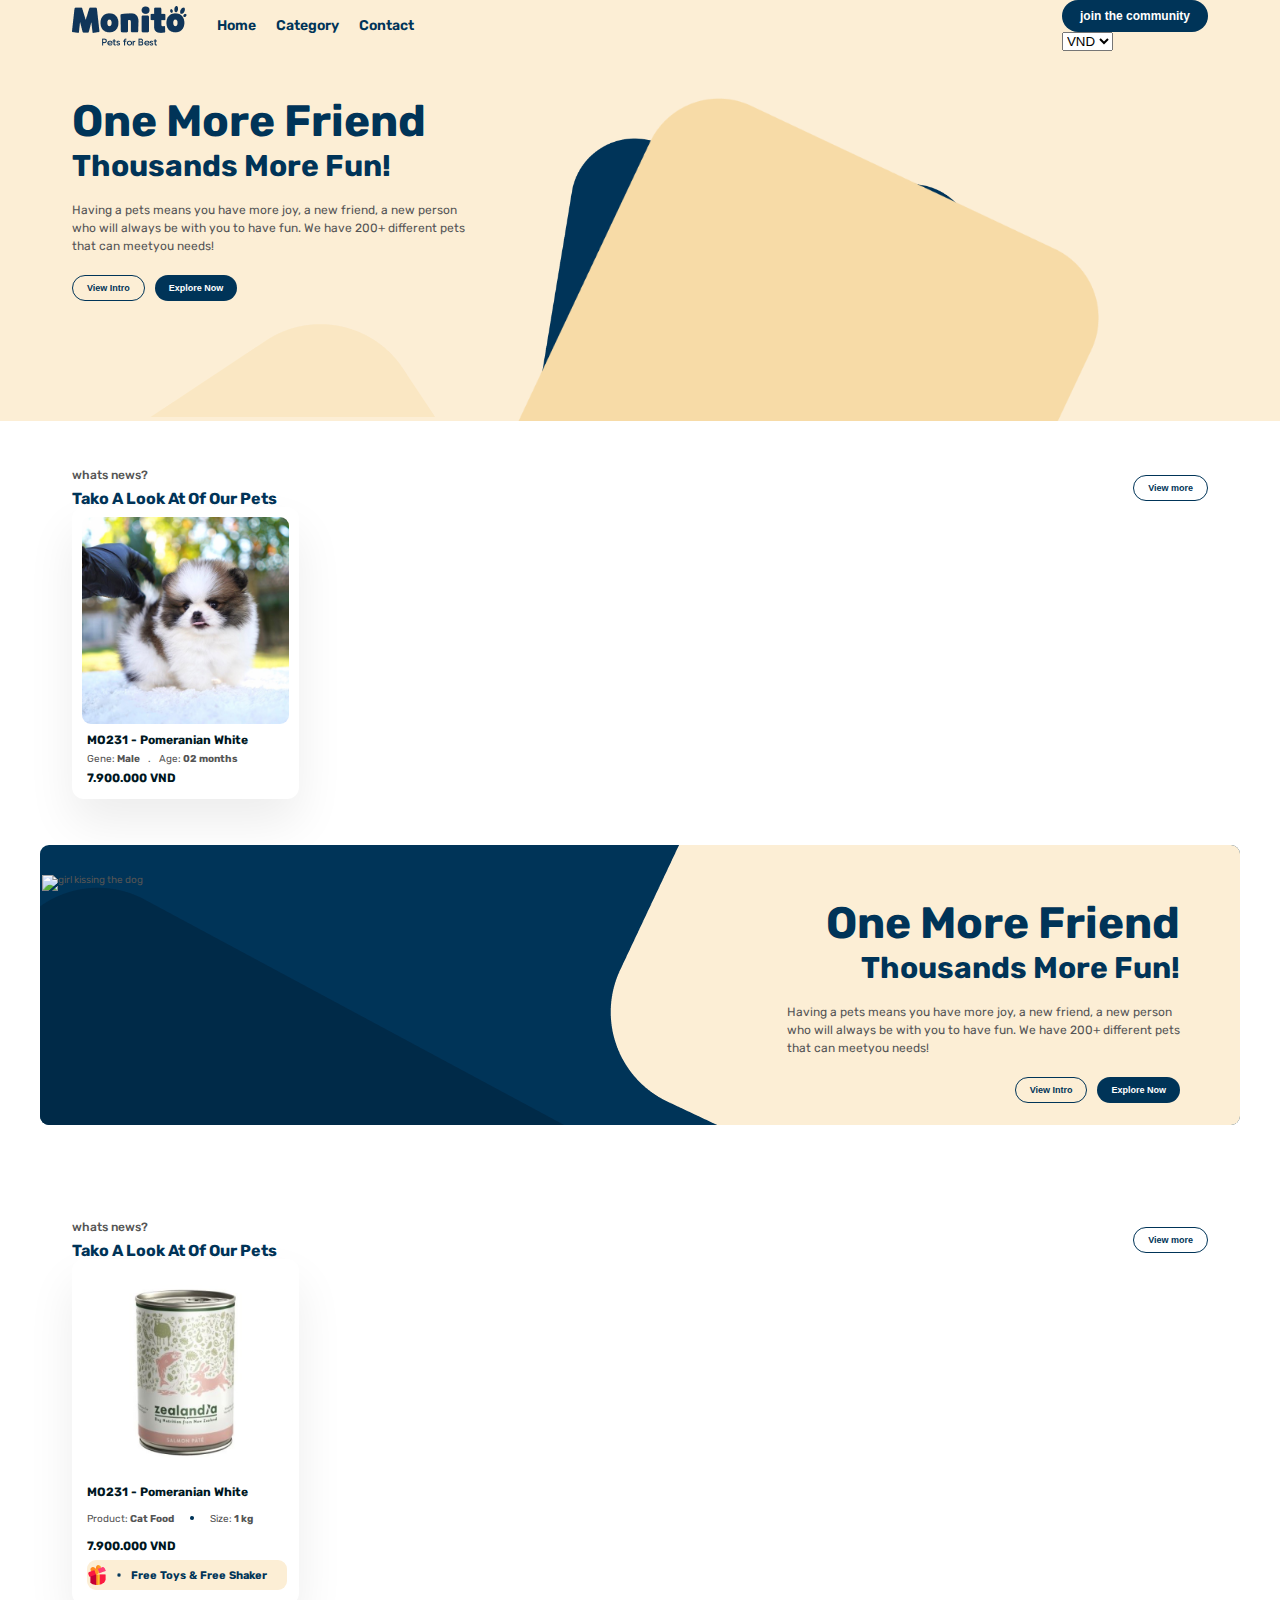
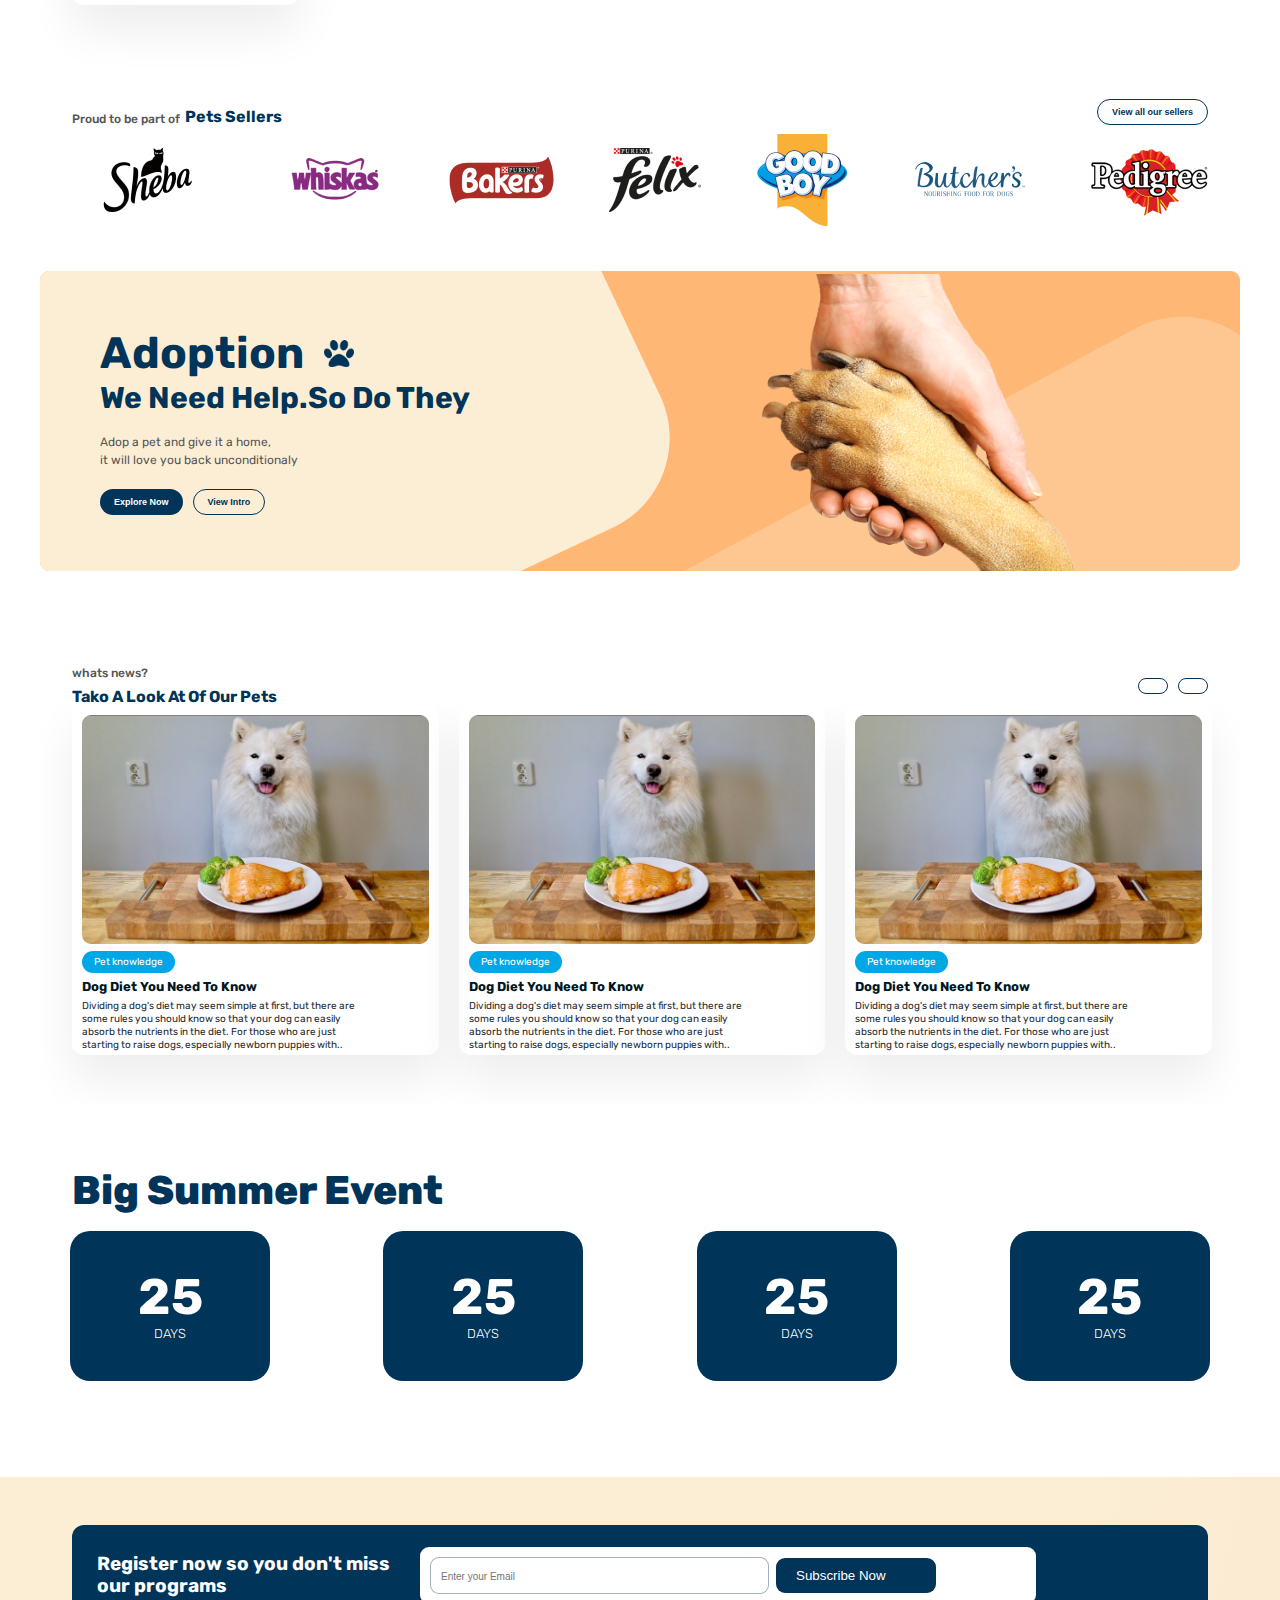
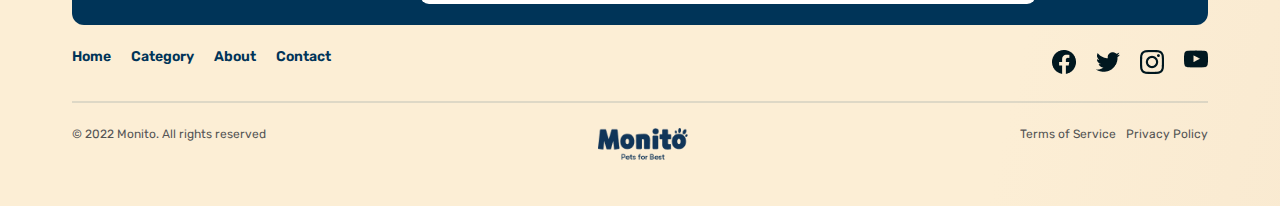
==== index.html @ ad5fd82a "work on pets and footer sections on view more page" ====
<!DOCTYPE html>
<html>
  <head>
    <meta charset="UTF-8" />
    <meta name="viewport" conetent="width=device-width, initial-scaqle=1.0" />

    <link rel="preconnect" href="https://fonts.googleapis.com" />
    <link rel="preconnect" href="https://fonts.gstatic.com" crossorigin />
    <link rel="preconnect" href="https://fonts.googleapis.com" />
    <link rel="preconnect" href="https://fonts.gstatic.com" crossorigin />
    <link
      href="https://fonts.googleapis.com/css2?family=Inter:
    wght@400;500;700&family=Rubik:wght@400;500;600;700&display=swap"
      rel="stylesheet"
    />

    <link rel="stylesheet" href="css/general.css" />
    <link rel="stylesheet" href="css/style.css" />
    <title>Monito</title>
  </head>
  <body>
    <header class="header">
        <div class="header-container container">
            <div class="nav-container">
                <img src="assets/logo.png" />
                <nav class="main-nav">
                <ul class="main-nav-list">
                    <li><a class="main-nav-link" href="#">Home</a></li>
                    <li><a class="main-nav-link" href="#">Category</a></li>
                    <li><a class="main-nav-link" href="#">Contact</a></li>
                    </ul>
                </nav>
            </div>
            <div class="btn">
                <button class="btn btn--full btn-join">join the community</button>
                <div>
                    <!--<img class="flag-img" src="assets/flag icon.png" />-->
                    <select name="languages" id="languages">
                        <option value="VND">VND</option>
                        <option value="SPN">SPN</option>
                    </select>
                </div>
            </div>
        </div>
    </header>
    <main>
      <section class="section-hero">
        <div class="hero container">
          <div class="hero-text">
            <div>
              <h1 class="heading-primary">One More Friend</h1>
              <h2 class="heading-secondary">Thousands More Fun!</h2>
            </div>
            <p class="text">
              Having a pets means you have more joy, a new friend, a new person <br> 
              who will always be with you to have fun. We have 200+ different pets<br> that can meetyou needs!
            </p>
            <div class="btns-box">
              <button class="btn btn-main btn-outline">View Intro <span><ion-icon name="caret-forward-circle-outline"></ion-icon></span> </button>
              <button class="btn btn--full btn-main">Explore Now</button>
            </div>
            <img class="background-img-4" src="assets/hero.images/Rectangle 5.png">
          </div>
          <div class="hero-imgs">
            <img class="background-img-1" src="assets/hero.images/Rectangle 1.png">
            <img class="background-img-2" src="assets/hero.images/Rectangle 2.png">
            <img class="hero-img" src="assets/hero.images/hero.png" rel="girl with a dog">
            <img class="background-img-3" src="assets/hero.images/Rectangle 4.png">

          </div>
        </div>
      </section>
      <section class="section-pets">
        <div class="heading-container container">
          <div>
            <span class="subheading">whats news?</span>
            <h3 class="heading-tertiary">Tako A Look At Of Our Pets</h3>
          </div>
          <button class="btn btn-main btn-outline btn-more">View more <span><ion-icon name="chevron-forward-outline"></ion-icon></span> 
          </button>
        </div>
        <div class="cards-container container">
          <div class="card">
            <img src="assets/pets.images/image 1.png" alt="dog breeds image">
            <div class="details-container">
              <p class="card-title">MO231 - Pomeranian White</p>
              <div class="description">
                <p>Gene: <b>Male</b></p>
                <span>.</span>
                <p>Age: <b>02 months</b></p>
              </div>
              <p class="price">7.900.000 VND</p>
            </div>
          </div>
        </div> 
      </section>
      <section class="section-feature">
        <div class="feature container">
          <img class="feature-img"src="assets/features images/girl&dog.png" alt="girl kissing the dog" >
          <img class="background-img-6"src="assets/features images/Rectangle 1.png">
          <div class="content">
            <div>
              <h1 class="heading-primary">One More Friend</h1>
              <h2 class="heading-secondary">Thousands More Fun!</h2>
            </div>
            <p class="text">
              Having a pets means you have more joy, a new friend, a new person <br> 
              who will always be with you to have fun. We have 200+ different pets<br> that can meetyou needs!
            </p>
            <div class="btns-box">
              <button class="btn btn-main btn-outline">View Intro <span><ion-icon name="caret-forward-circle-outline"></ion-icon></span> </button>
              <button class="btn btn--full btn-main">Explore Now</button>
            </div>
          </div>
          <div>
            <img class="background-img-5"src="assets/features images/Rectangle 9.png">
          </div>
        </div>
      </section>
      <section class="section-products">
        <div class="heading-container container">
          <div>
            <span class="subheading">whats news?</span>
            <h3 class="heading-tertiary">Tako A Look At Of Our Pets</h3>
          </div>
          <button class="btn btn-main btn-outline btn-more">View more <span><ion-icon name="chevron-forward-outline"></ion-icon></span> 
          </button>
        </div>
        <div class="cards-container container">
          <div class="card">
            <img class="product-img"src="assets/products.images/image 2.png" alt="product's image">
            <div class="details-container">
              <p class="card-title">MO231 - Pomeranian White</p>
              <div class="description">
                <p>Product: <b>Cat Food</b></p>
                <span><img src="assets/products.images/dot.png"></span>
                <p>Size: <b>1 kg</b></p>
              </div>
              <p class="price">7.900.000 VND</p>
              <div class="tag-container">
                <img class="present-box-img" src="assets/products.images/present box.png">
                <img class="dot-img" src="assets/products.images/dot.png">
                <p class="tag-text"><span>Free</span><span>Toys</span><span>&</span><span>Free</span><span>Shaker</span></p>
              </div> 
            </div>
          </div>
        </div> 
      </section>
      <section class="section-sellers">
        <div class="heading-container container">
          <div class="headers-box">
            <span class="subheading">Proud to be part of </span>
            <h3 class="heading-tertiary">Pets Sellers</h3>
          </div>
          <button class="btn btn-main btn-outline btn-more">View all our sellers <span><ion-icon name="chevron-forward-outline"></ion-icon></span> 
          </button>
        </div>
        <div class="sellers-container container">
          <img src="assets/sellers.images/image 1.png" alt="logo of pet seller">
          <img src="assets/sellers.images/image 2.png" alt="logo of pet seller">
          <img src="assets/sellers.images/image 3.png" alt="logo of pet seller">
          <img  src="assets/sellers.images/image 4.png" alt="logo of pet seller">
          <img  src="assets/sellers.images/image 5.png" alt="logo of pet seller">
          <img src="assets/sellers.images/image 6.png" alt="logo of pet seller">
          <img src="assets/sellers.images/image 7.png" alt="logo of pet seller">
        </div>
      </section>
      <section class="section-adoption">
        <div class="adoption-container container">
          <div>
            <img class="background-img-7"src="assets/adoption.images/rectangle 1.png">
          </div>
          <div class="content-adoption">
            <div>
              <div class="adoption-heading-box">
                <h1 class="heading-primary">Adoption</h1>
                <img src="assets/adoption.images/fontisto_paw.png" alt="dogs toes">
              </div>
              <h2 class="heading-secondary">We Need Help.So Do They</h2>
            </div>
            <p class="text">
              Adop a pet and give it a home,<br> 
              it will love you back unconditionaly
            </p>
            <div class="btns-box">
              <button class="btn btn--full btn-main">Explore Now</button>
              <button class="btn btn-main btn-outline">View Intro <span><ion-icon name="caret-forward-circle-outline"></ion-icon></span> </button>
            </div>
          </div>
          <img class="background-img-8"src="assets/adoption.images/Rectangle 2.png">
          <img class="adoption-img"src="assets/adoption.images/image 1.png" alt="human hand and toes">
        </div>
      </section>
      <section class="section-slider">
        <div class="heading-container container">
          <div>
            <span class="subheading">whats news?</span>
            <h3 class="heading-tertiary">Tako A Look At Of Our Pets</h3>
          </div>
          <div class="btn-container">
            <button class="btn btn-main btn-outline btn-more">  <ion-icon name="chevron-back-outline"></ion-icon>
            </button>
            <button class="btn btn-main btn-outline btn-more">  <ion-icon name="chevron-forward-outline"></ion-icon>
            </button>
          </div>
        </div>
        <div class="slider container">
          <div class="slide-container">
            <div class="card-slide slide">
              <img src="assets/slider.images/image 1.png" alt="pet image">
              <span class="pet-tag">Pet knowledge</span>
              <h4>Dog Diet You Need To Know</h4>
              <p>Dividing a dog's diet may seem simple at first, but there are<br> some rules you should know so that your dog can easily<br> absorb the nutrients in the diet. For those who are just<br> starting to raise dogs, especially newborn puppies with..</p>
            </div>
            <div class="card-slide slide">
              <img src="assets/slider.images/image 1.png" alt="pet image">
              <span class="pet-tag">Pet knowledge</span>
              <h4>Dog Diet You Need To Know</h4>
              <p>Dividing a dog's diet may seem simple at first, but there are<br> some rules you should know so that your dog can easily<br> absorb the nutrients in the diet. For those who are just<br> starting to raise dogs, especially newborn puppies with..</p>
            </div>
            <div class="card-slide slide">
              <img src="assets/slider.images/image 1.png" alt="pet image">
              <span class="pet-tag">Pet knowledge</span>
              <h4>Dog Diet You Need To Know</h4>
              <p>Dividing a dog's diet may seem simple at first, but there are<br> some rules you should know so that your dog can easily<br> absorb the nutrients in the diet. For those who are just<br> starting to raise dogs, especially newborn puppies with..</p>
            </div>
          </div>
        </div>
      </section>
      <section class="section-timer">
        <h2 class="heading-timer container">Big Summer Event</h2>
        <div class="timer-container container">
          <div class="timer-box">
            <p class="timer-time">25</p>
            <p class="time-unit">days</p>
          </div>
          <div class="timer-box">
            <p class="timer-time">25</p>
            <p class="time-unit">days</p>
          </div>
          <div class="timer-box">
            <p class="timer-time">25</p>
            <p class="time-unit">days</p>
          </div>
          <div class="timer-box">
            <p class="timer-time">25</p>
            <p class="time-unit">days</p>
          </div>
        </div>
      </section>
    </main>
    <footer class="footer">
      <div class="footer-container container">
        <div class="cta-container">
          <p class="heading-cta">Register now so you don't miss<br> our programs</p>
          <form class="cta-form">
            <input class="email" type="email" placeholder="Enter your Email">
            <button class="btn btn-subscribe">Subscribe Now</button>
          </form>
        </div>

        <div class="nav-contacts-container">
          <nav class="main-nav">
            <ul class="main-nav-list">
              <li><a class="main-nav-link" href="#">Home</a></li>
              <li><a class="main-nav-link" href="#">Category</a></li>
              <li><a class="main-nav-link" href="#">About</a></li>
              <li><a class="main-nav-link" href="#">Contact</a></li>
            </ul>
          </nav>
          <div class="social-links">
            <a href="#">
              <img src="assets/social.logos/FB.png" alt="FB logo">
            </a>
            <a href="#">
              <img src="assets/social.logos/Twitter.png" alt="Twitter logo">
            </a>
            <a href="#">
              <img src="assets/social.logos/insta.png" alt="Instagram logo">
            </a>
            <a href="#">
              <img src="assets/social.logos/youtube.png" alt="youtube logo">
            </a>
          </div>
        </div>
        <div>
          <div class="footer-line container"></div>
        </div>
        <div class="footer-copyright">
          <div class="copyright">
            <p class="copyright">© 2022 Monito. All rights reserved</p>
          </div>
          <img class="footer-logo" src="assets/logo.png">
          <nav class="resources">
            <ul class="resources-list">
              <li>
                <a class="resources-link" href="#">Terms of Service </a>
              </li>
              <li>
                <a  class="resources-link" href="#">Privacy Policy </a>
              </li>
            </ul>
          </nav>
        </div>
      </div>
    </footer>
    <script type="module" src="https://unpkg.com/ionicons@7.1.0/dist/ionicons/ionicons.esm.js"></script>
    <script nomodule src="https://unpkg.com/ionicons@7.1.0/dist/ionicons/ionicons.js"></script>
  </body>
</html>
---- css/general.css ----
* {
  margin: 0;
  padding: 0;
  box-sizing: border-box;
}
html {
  font-size: 62.5%;
}
body {
  font-family: "Rubik", sans-serif;
  line-height: 1;
  font-weight: 400;
  color: #555;
}
.container {
    max-width: 120rem;
    padding: 0 3.2rem;
    margin:0 auto;
}
/****************/
/*   Header    */
/**************/
.header-container {
  display:flex;
  justify-content: space-between;
}
.nav-container {
  display: flex;
  align-items: center;
  gap: 3rem;
}
.header-container {
  display:flex;
  justify-content: space-between;
}
.main-nav-list {
  list-style: none;
  display: flex;
  align-items: center;
  gap: 2rem;
}
.main-nav-link:link,
.main-nav-link:visited {
  display: inline-block;
  text-decoration: none;
  color: #003458;
  font-weight: 600;
  font-size: 1.4rem;
}
.btn {
    display: inline-block;
    text-decoration: none;
    border: none;
    border-radius: 20px;
}
.btn--full {
  background-color: #003458;
  color:#fff;
}
.btn-join {
  font-size: 1.2rem;
  font-weight: 600;
  padding: 0.9rem 1.8rem;
}
.btn-main {
  font-size: 0.9rem;
  font-weight: 600;
  padding: 0.7rem 1.4rem;
}
.btn-outline {
  background-color: #FCEED5;
  color: #003458;
  border: 1px solid #003458;
}
.btn-intro span {
  font-size:1rem;
  color: #003458;
}
.heading-primary {
  font-size: 4.4rem;
  font-weight:700;
  color:#003458;
  
  z-index:-1;
}
.heading-secondary {
  font-size: 3rem;
  font-weight:700;
  color:#003458;
  margin-top:0.8rem;
}
.hero-text {
  display:flex;
  flex-direction: column;
  gap: 2rem;
}
.btns-box {
  display:flex;
  gap:1rem;
}
.text {
  font-size:1.2rem;
  line-height: 1.5;
}
/********************/
/* feature Section */
/******************/
.section-feature {
  padding: 0 2rem 9.6rem 2rem;
}
.feature {
  height:28rem;
  background-color: #003458;
  display:flex;
  position:relative;
  overflow: hidden;
  border-radius: 9px;
}
.background-img-5{
  position:absolute;
  right:-1%;
}
.content {
  display:flex;
  flex-direction: column;
  align-items: flex-end;
  gap: 2rem;
  margin-left:70rem;
  z-index: 1;

  position:absolute;
  top:20%;
  right:5%;
}
.background-img-6 {
  position:absolute;
  top:15%;
  left:-2%;
}
.feature-img {
  z-index: 1;
  margin-top:3rem;
  margin-left:-3rem;;
}
.content h2{
  text-align: right;
}
/*******************/
/*  Pets Section  */
/*****************/
.section-pets{
  padding: 4.8rem 0rem 4.6rem 0rem;
}
.btn-more {
  background-color: #fff;
}
.heading-container {
  display:flex;
  align-items: center;
  justify-content: space-between;
}
.subheading {
  font-size: 1.2rem;
  font-weight:500;
}
.heading-tertiary {
  font-size: 1.6rem;
  font-weight: 700;
  color:#003458;
  margin-top:1rem;
}
.cards-container {
  display:grid;
  grid-template-columns: repeat(5, 1fr);
}
.card {
  box-shadow: 0 2.4rem 4.8rem rgba(0, 0, 0, 0.075);
  border-radius: 12px;
  padding:1rem 1rem 1.5rem;
}
.card img {
  width:100%;
  border-radius: 9px;;
}
.card-title {
  font-size: 1.2rem;
  font-weight:700;
  color: #00171f;
  margin-top: 0.8rem;
}
.description {
  display:flex;
  align-items: center;
  gap:0.8rem;
}
.price {
  font-size: 1.2rem;
  font-weight:700;
  color:#00171f;
}
.details-container {
  display:flex;
  flex-direction: column;
  gap: 0.8rem;
  padding-left: 0.5rem;
}
/*****************/
/*    Footer    */
/***************/
.footer {
  padding: 4.8rem 0 4.6rem 0;
  background-image: linear-gradient(102.87deg, #FCEED5 6.43%, #FCEED5 78.33%, #f7e2c0bc 104.24%);
}
.footer-container {
  display:flex;
  flex-direction: column;
  gap:2.5rem;
}
.cta-container {
  background-color: #003458;
  height:10rem;
  border-radius: 12px;

  display: flex;
  align-items: center;
  gap: 3rem;
}
.heading-cta {
  font-size:1.9rem;
  font-weight: 700;
  line-height: 1.2;
  color:#fff;
  padding-left:2.5rem;
}
.cta-form {
  padding: 1rem 10rem 1rem 1rem;
  background-color: #fff;
  border-radius: 9px;
}
.email{
  padding: 1rem 15rem 1rem 1rem;
  background-color: #fff;
  border:none;
  border:0.5px solid #00335862;
  border-radius:9px;
  margin-right: 0.5rem;
}
input::placeholder {
  font-size: 1rem;;
}
.btn-subscribe {
  padding: 1rem 5rem 1rem 2rem;
  background-color: #003458;
  border-radius:9px;
  color:#fff
}
.nav-contacts-container {
  display:flex;
  justify-content: space-between;
}
.social-links {
  display:flex;
  gap:2rem;
}
.footer-line {
  border:0.2px solid #0033581e;
}
.footer-copyright {
  display:flex;
  justify-content: space-between;
}
.copyright{
  font-size: 1.2rem;
}
.footer-logo {
  width:9rem;
}
.resources-list{
  list-style: none;
  display:flex;
  gap:1rem;
}
.resources-link{
  text-decoration: none;
  font-size:1.2rem;
  color:#555;
}
---- css/style.css ----
.header {
  background-color: #FCEED5;
}
/*****************/
/* Hero Section */
/***************/
.section-hero {
  background-color:#FCEED5;
  padding: 4.8rem 0 12rem 0;
  position:relative;
  
  overflow: hidden;
}
.hero {
  display:grid;
  grid-template-columns: 2fr 1fr;
}
.background-img-1 {
  width:45rem;
  position: absolute;
  bottom: 5%;
  left:41%; 
}
.background-img-2 {
  width:60rem;
  position: absolute;
  bottom:-13%;
  left:39%;

  /*z-index: -1;*/
}
.background-img-3 {
  position: absolute;
  bottom:1%;
  left:-7%;
}
.background-img-4 {
  width:5rem;
  position: absolute;
  top:10%;
  z-index: -2;
}
.hero-img {
  width:70rem;
  position: absolute;
  bottom:-35%;
  left:30%;
}
/*********************/
/* Products Section */
/*******************/
.section-products{
  padding-bottom: 4.6rem ;
}
.tag-container{
  width:20rem;
  height:3rem;
  background-color: #FCEED5;
  border-radius: 9px;
  padding-right: 2rem;
  
  display:flex;
  align-items: center;
  gap:0.2rem;

}
.present-box-img{
  width:2rem;
  height:2rem;
  object-fit: contain;
}
.dot-img{
  object-fit: contain;
  width:2rem;
  height:2rem;
}
.tag-text {
  font-size: 1.1rem;
  font-weight: 700;
  color:#003458;
  display:flex;
  gap:0.3rem;
}
/*********************/
/* Sellers Section  */
/*******************/
.section-sellers{
  padding: 4.8rem 0 4.6rem 0;
}
.headers-box{
  display:flex;
  align-items: center;
  gap:0.5rem;
}
.headers-box .subheading{
  align-self: flex-end;
}
.sellers-container{
  display:flex;
  justify-content: space-between;
  align-items: center;
  height:5rem;
  margin-top:3rem;
}
/*********************/
/* Adoption Section */
/*******************/
.section-adoption {
  padding: 2rem 4rem 9.6rem 4rem;
}
.adoption-container {
  height:30rem;
  border-radius: 9px;
  background-color:#FFB775;
  display:flex;
  position:relative;
  overflow: hidden;
}
.content-adoption {
  display:flex;
  flex-direction: column;
  align-items: flex-start;
  gap: 2rem;

  margin-right:60rem;
  z-index: 1;
  position:absolute;
  top:20%;
  left:5%;
}
.background-img-7 {
  position:absolute;
  left:-1%;
  
}
.adoption-img{
  z-index: 1;
  position:absolute;
  right:5%;
  top:1%;
  width:50rem;
  margin-right:3rem;
}
.background-img-8 {
  position:absolute;
  top:15%;
  right:-2%;
}
.adoption-heading-box {
  display:flex;
  align-items: center;
  gap:2rem;
}
.adoption-heading-box img {
  width:3rem;
  align-self:center;
}
/*******************/
/* Slider Section */
/*****************/
.section-slider{
  padding-bottom: 6.6rem ;
}
.slider {
  max-width: 120rem;
  height: 40rem;
  margin: 0 auto;
  position: relative;
  overflow: hidden;
}
.slide-container {
  position: absolute;
  top: 0;
  width: 95%;
  height:35rem;

  display: flex;
  justify-content: space-between;
  gap:2rem;

  /* THIS creates the animation! */
  /*transition: transform 1s;*/
}
.slide img {
  width:100%;
  border-radius: 9px;
}
.card-slide {
  box-shadow: 0 2.4rem 4.8rem rgba(0, 0, 0, 0.075);
  border-radius: 12px;
  padding:1rem 1rem 1.5rem;

  display:flex;
  flex-direction: column;
  gap:0.7rem;
}
.card-slide h4 {
  font-size: 1.3rem;
  font-weight: 700;
  color:#00171F;

}
.card-slide p {
  font-size: 1rem;
  color: #242B33;
  line-height: 1.3;
 
}
.pet-tag {
  align-self: flex-start;
  font-size: 1rem;
  color:#fff;
  background-color:#00A7E7;
  padding: 0.6rem 1.2rem;
  border-radius: 50px;
}
.btn-container {
  display:flex;
  gap:1rem;
}
/*******************/
/* Timer Section  */
/*****************/
.section-timer {
  padding: 0 2rem 9.6rem 2rem;
}
.timer-container{
  display:flex;
  justify-content: space-between;
  padding:0 3rem;
}
.timer-box {
  width:20rem;
  height:15rem;
  background-color:#003459;
  border-radius: 20px;
  display: flex;
  flex-direction: column;
  align-items: center;
  justify-content: center;
  gap:0.5rem;

}
.heading-timer {
  font-size:4rem;
  font-weight:800;
  margin-bottom: 2rem;
  color: #003459;

}
.timer-time {
  font-size:5rem;
  font-weight: 700;
  color:#fff;
}
.time-unit {
  font-size: 1.3rem;
  text-transform: uppercase;
  font-weight: lighter;
  color: #fff;
}
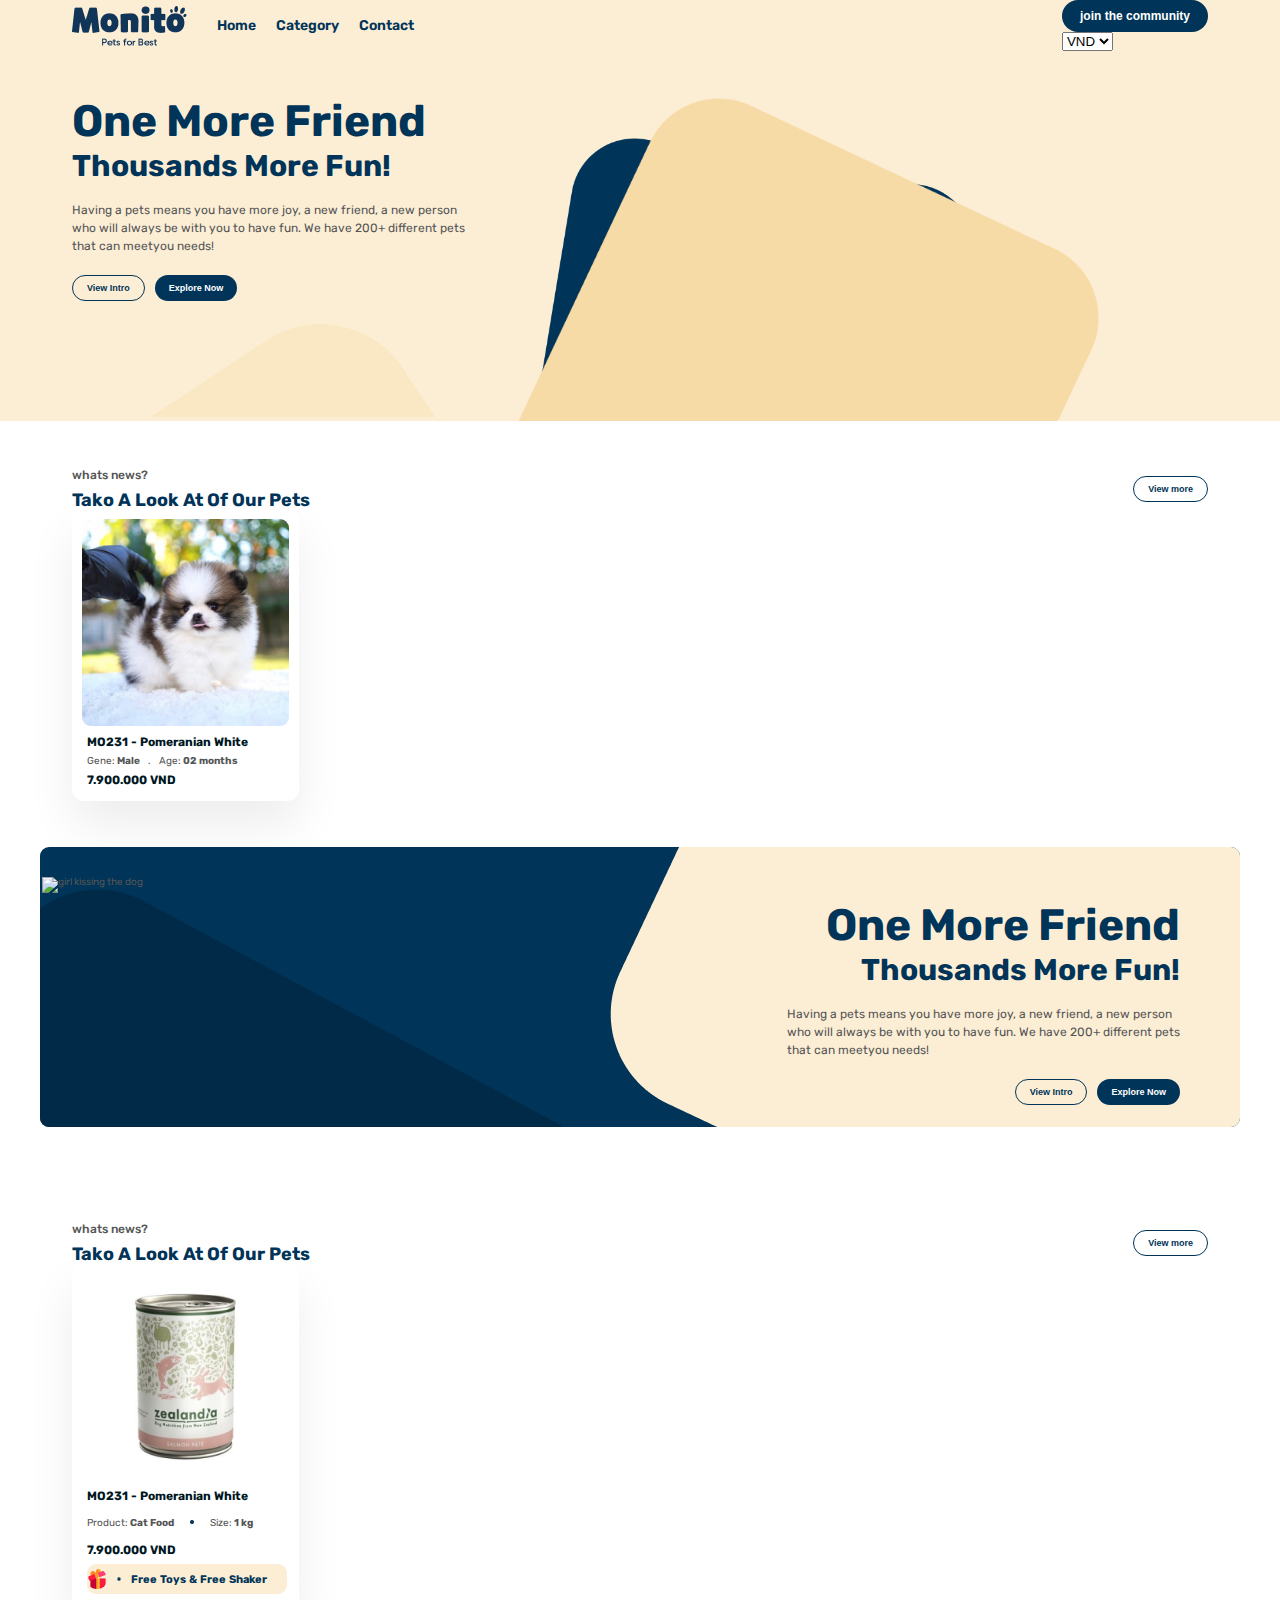
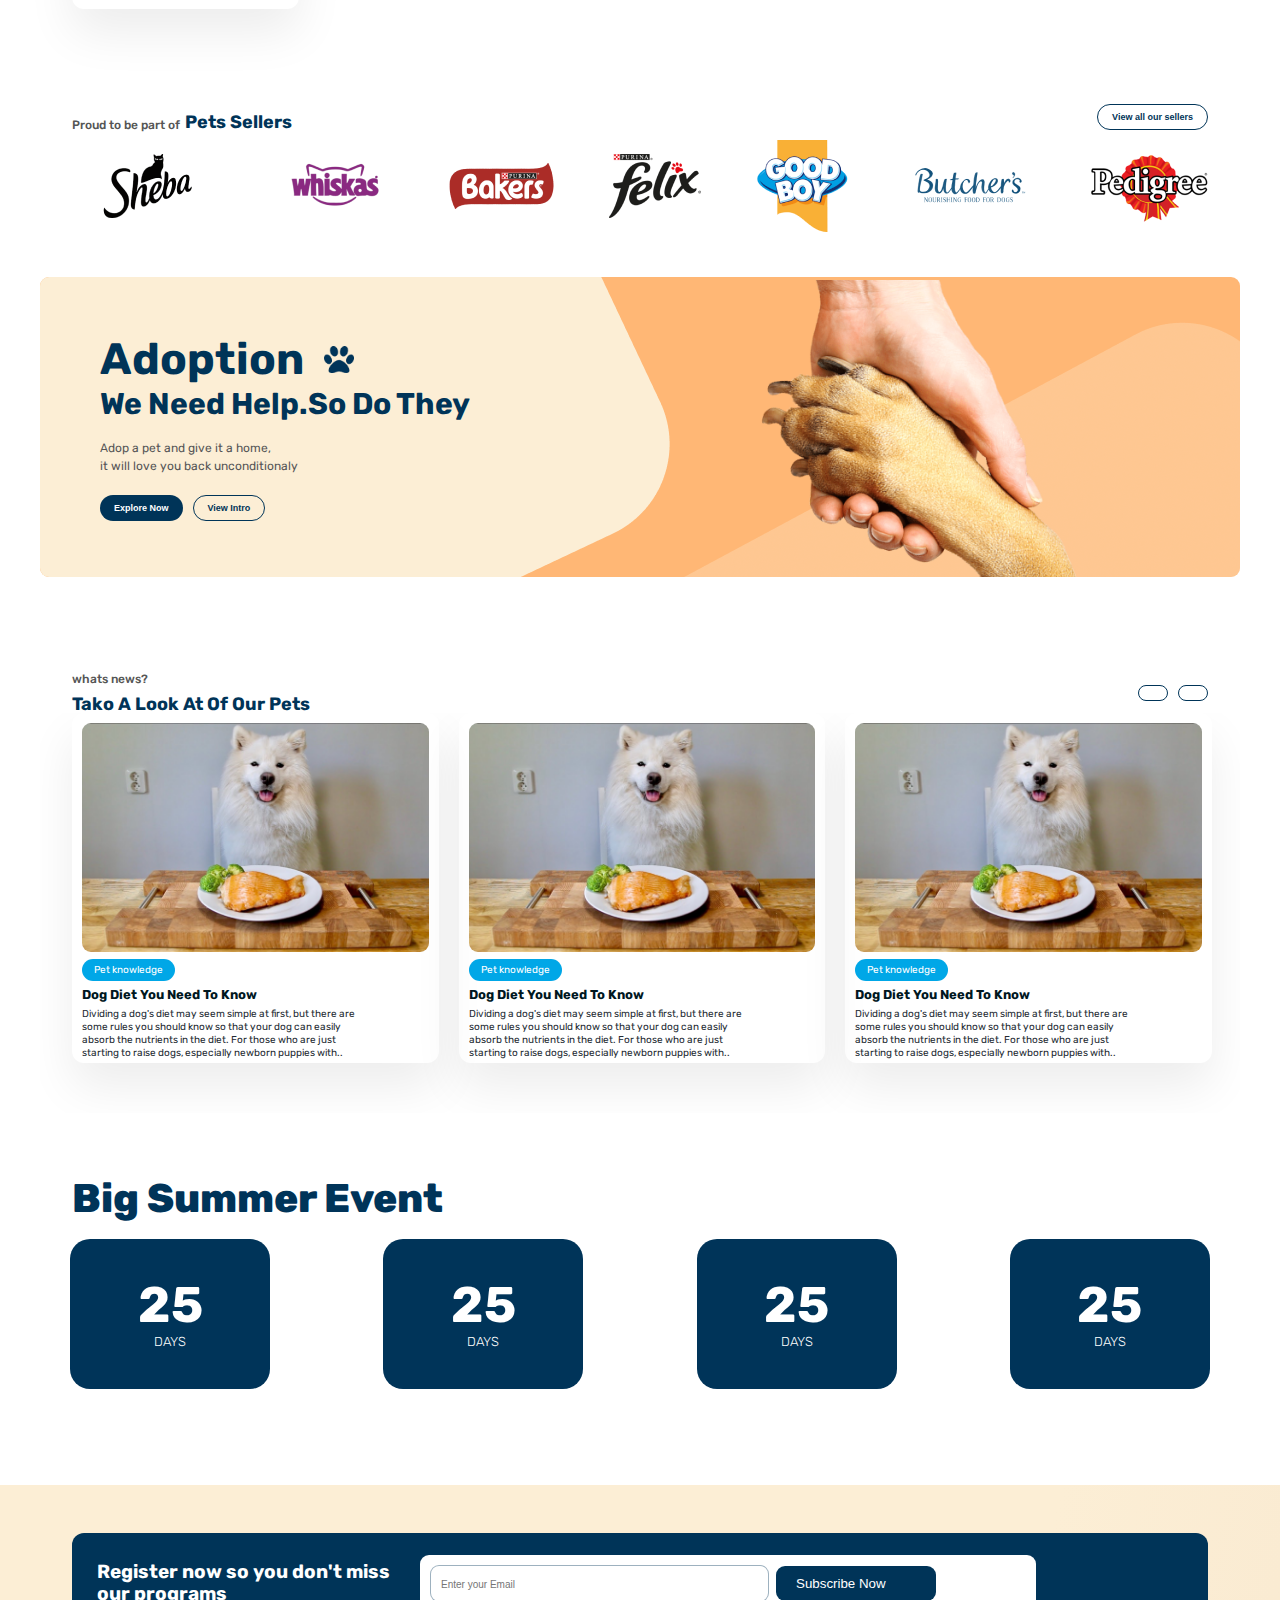
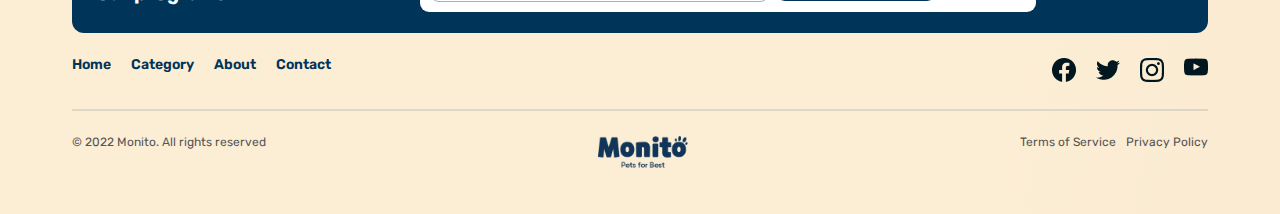
==== commit 9e04ce11: "work on display map functionality" ====
--- a/index.html
+++ b/index.html
@@ -16,32 +16,41 @@
 
     <link rel="stylesheet" href="css/general.css" />
     <link rel="stylesheet" href="css/style.css" />
+    
+    <script
+      type="module"
+      src="https://unpkg.com/ionicons@5.4.0/dist/ionicons/ionicons.esm.js"
+    ></script>
+    <script
+      nomodule=""
+      src="https://unpkg.com/ionicons@5.4.0/dist/ionicons/ionicons.js"
+    ></script>
+    <script defer src="script.js"></script>
     <title>Monito</title>
   </head>
   <body>
     <header class="header">
-        <div class="header-container container">
-            <div class="nav-container">
-                <img src="assets/logo.png" />
-                <nav class="main-nav">
-                <ul class="main-nav-list">
-                    <li><a class="main-nav-link" href="#">Home</a></li>
-                    <li><a class="main-nav-link" href="#">Category</a></li>
-                    <li><a class="main-nav-link" href="#">Contact</a></li>
-                    </ul>
-                </nav>
-            </div>
-            <div class="btn">
-                <button class="btn btn--full btn-join">join the community</button>
-                <div>
-                    <!--<img class="flag-img" src="assets/flag icon.png" />-->
-                    <select name="languages" id="languages">
-                        <option value="VND">VND</option>
-                        <option value="SPN">SPN</option>
-                    </select>
-                </div>
-            </div>
-        </div>
+      <div class="header-container container">
+        <div class="nav-container">
+          <img src="assets/logo.png" />
+          <nav class="main-nav">
+            <ul class="main-nav-list">
+              <li><a class="main-nav-link" href="#">Home</a></li>
+              <li><a class="main-nav-link" href="#">Category</a></li>
+              <li><a class="main-nav-link" href="#">Contact</a></li>
+            </ul>
+          </nav>
+        </div>
+        <div class="btn">
+          <button class="btn btn--full btn-join">join the community</button>
+          <div>
+            <select name="languages" id="languages">
+              <option value="VND">VND</option>
+              <option value="SPN">SPN</option>
+            </select>
+          </div>
+        </div>
+      </div>
     </header>
     <main>
       <section class="section-hero">
--- a/css/general.css
+++ b/css/general.css
@@ -101,6 +101,41 @@
 .text {
   font-size:1.2rem;
   line-height: 1.5;
+}
+/*********************/
+/* Products Section */
+/*******************/
+.section-products{
+  padding-bottom: 4.6rem ;
+}
+.tag-container{
+  width:20rem;
+  height:3rem;
+  background-color: #FCEED5;
+  border-radius: 9px;
+  padding-right: 2rem;
+  
+  display:flex;
+  align-items: center;
+  gap:0.2rem;
+
+}
+.present-box-img{
+  width:2rem;
+  height:2rem;
+  object-fit: contain;
+}
+.dot-img{
+  object-fit: contain;
+  width:2rem;
+  height:2rem;
+}
+.tag-text {
+  font-size: 1.1rem;
+  font-weight: 700;
+  color:#003458;
+  display:flex;
+  gap:0.3rem;
 }
 /********************/
 /* feature Section */
@@ -164,7 +199,7 @@
   font-weight:500;
 }
 .heading-tertiary {
-  font-size: 1.6rem;
+  font-size: 1.8rem;
   font-weight: 700;
   color:#003458;
   margin-top:1rem;
--- a/css/style.css
+++ b/css/style.css
@@ -47,41 +47,6 @@
   left:30%;
 }
 /*********************/
-/* Products Section */
-/*******************/
-.section-products{
-  padding-bottom: 4.6rem ;
-}
-.tag-container{
-  width:20rem;
-  height:3rem;
-  background-color: #FCEED5;
-  border-radius: 9px;
-  padding-right: 2rem;
-  
-  display:flex;
-  align-items: center;
-  gap:0.2rem;
-
-}
-.present-box-img{
-  width:2rem;
-  height:2rem;
-  object-fit: contain;
-}
-.dot-img{
-  object-fit: contain;
-  width:2rem;
-  height:2rem;
-}
-.tag-text {
-  font-size: 1.1rem;
-  font-weight: 700;
-  color:#003458;
-  display:flex;
-  gap:0.3rem;
-}
-/*********************/
 /* Sellers Section  */
 /*******************/
 .section-sellers{
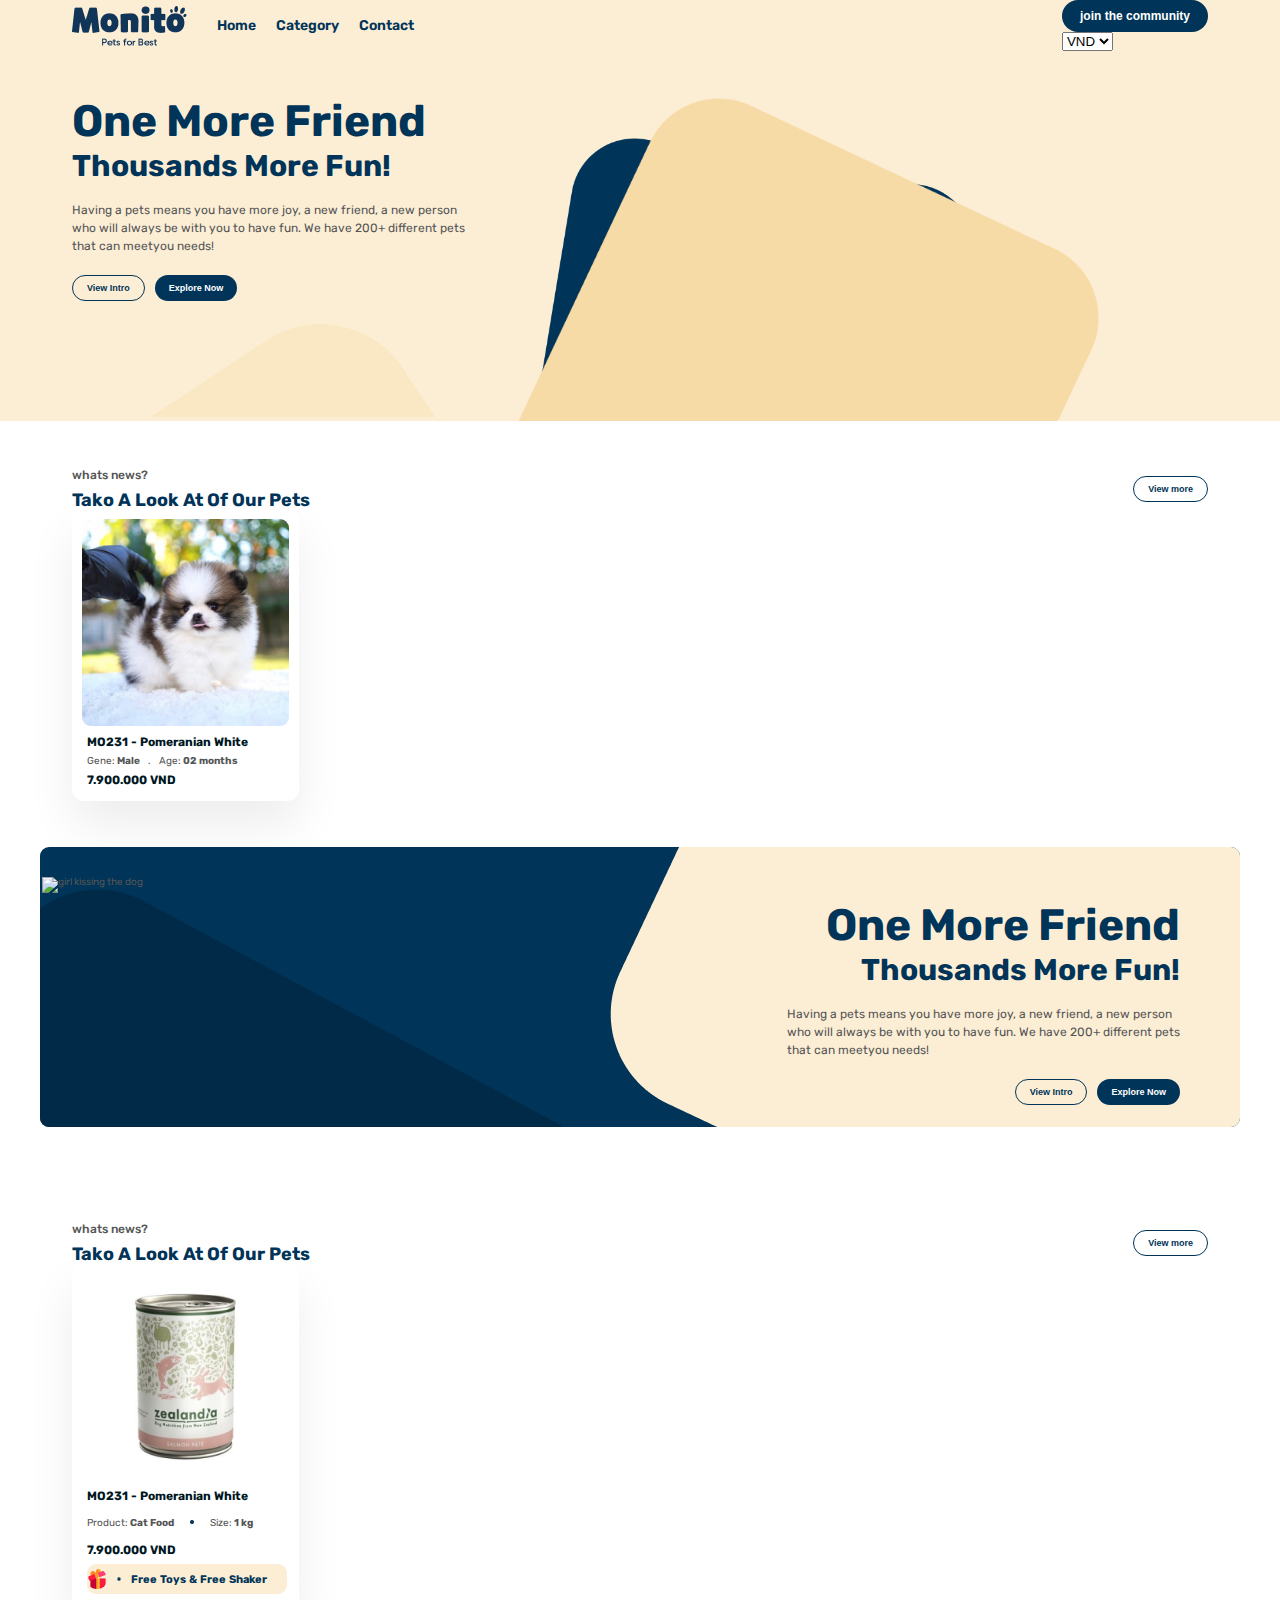
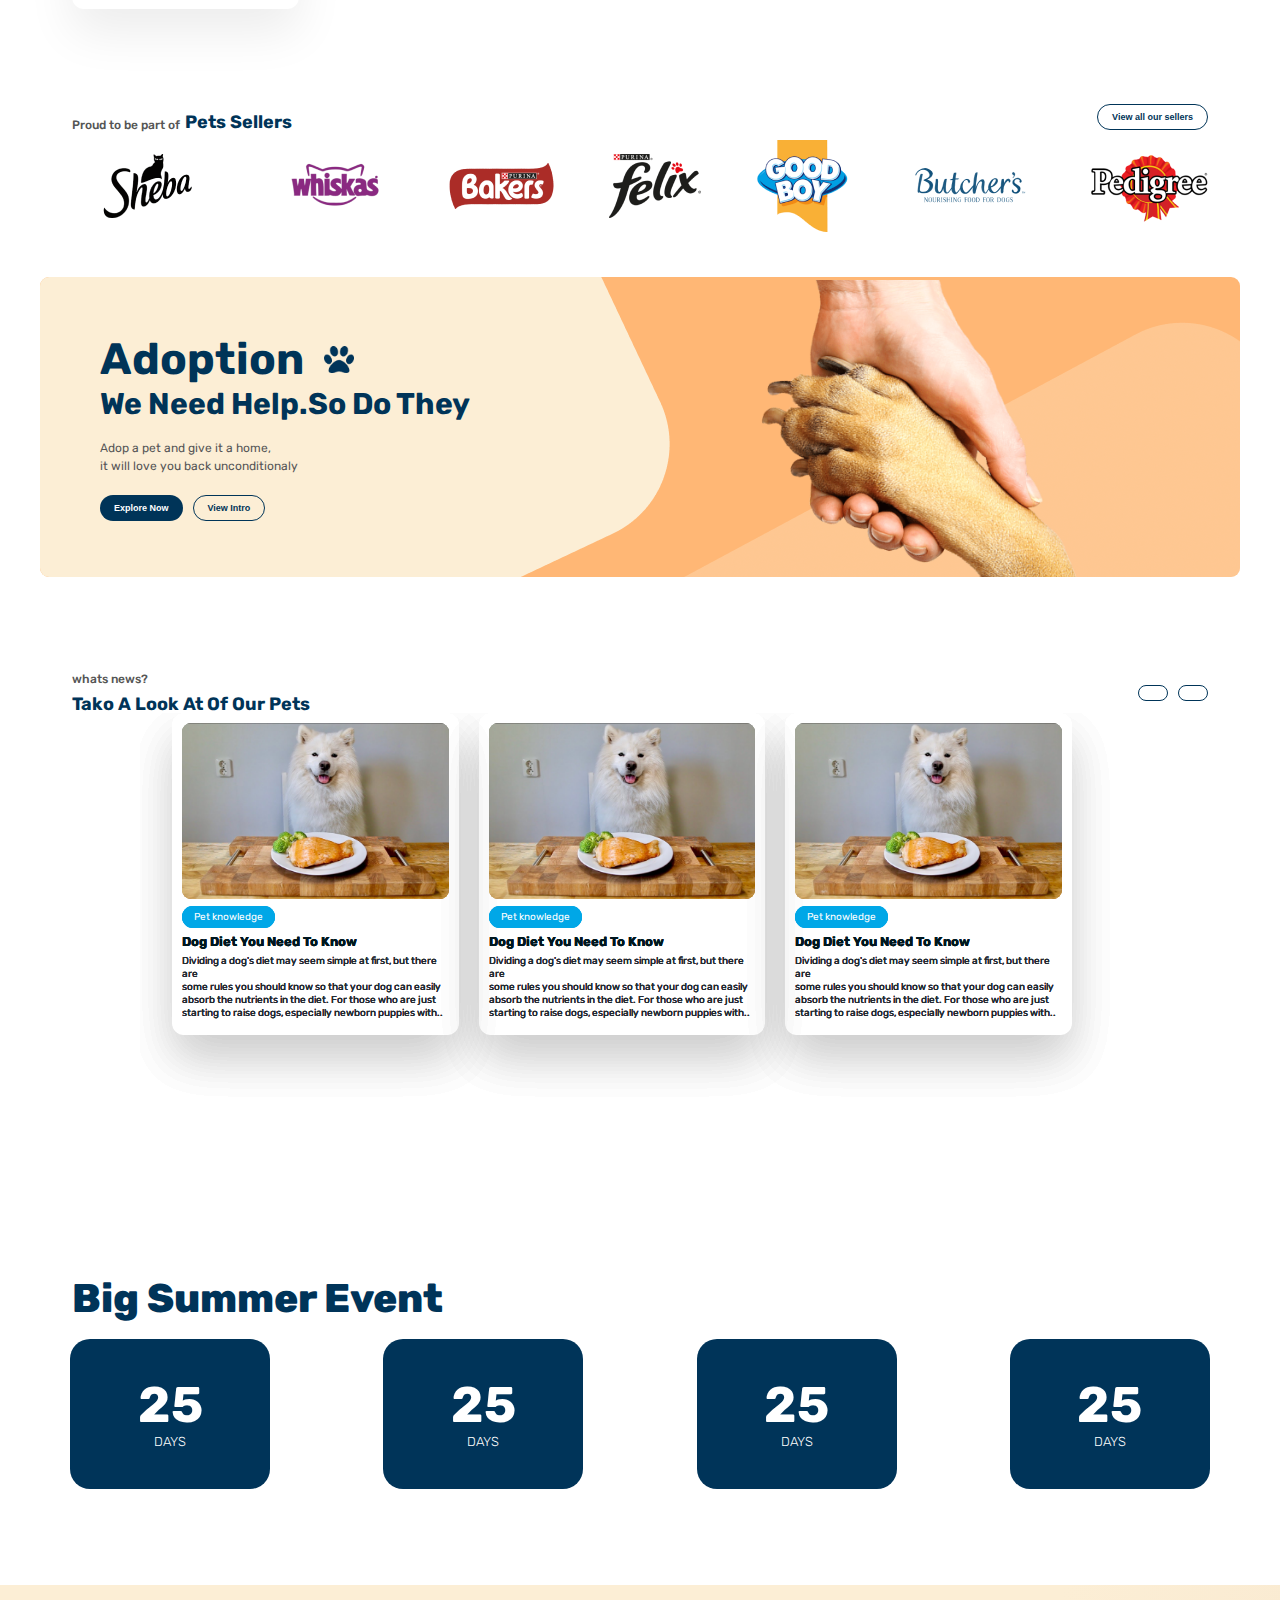
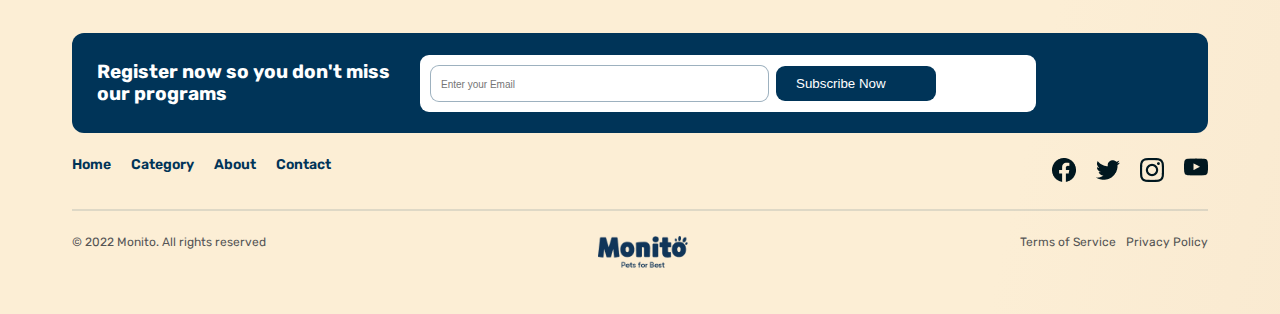
==== commit 63d62692: "work on slider functionality" ====
--- a/index.html
+++ b/index.html
@@ -17,14 +17,6 @@
     <link rel="stylesheet" href="css/general.css" />
     <link rel="stylesheet" href="css/style.css" />
     
-    <script
-      type="module"
-      src="https://unpkg.com/ionicons@5.4.0/dist/ionicons/ionicons.esm.js"
-    ></script>
-    <script
-      nomodule=""
-      src="https://unpkg.com/ionicons@5.4.0/dist/ionicons/ionicons.js"
-    ></script>
     <script defer src="script.js"></script>
     <title>Monito</title>
   </head>
@@ -207,31 +199,77 @@
             <h3 class="heading-tertiary">Tako A Look At Of Our Pets</h3>
           </div>
           <div class="btn-container">
-            <button class="btn btn-main btn-outline btn-more">  <ion-icon name="chevron-back-outline"></ion-icon>
+            <button class="btn btn-main btn-outline btn-more btn-left">  <ion-icon name="chevron-back-outline"></ion-icon>
             </button>
-            <button class="btn btn-main btn-outline btn-more">  <ion-icon name="chevron-forward-outline"></ion-icon>
+            <button class="btn btn-main btn-outline btn-more btn-right">  <ion-icon name="chevron-forward-outline"></ion-icon>
             </button>
           </div>
         </div>
         <div class="slider container">
           <div class="slide-container">
-            <div class="card-slide slide">
-              <img src="assets/slider.images/image 1.png" alt="pet image">
-              <span class="pet-tag">Pet knowledge</span>
-              <h4>Dog Diet You Need To Know</h4>
-              <p>Dividing a dog's diet may seem simple at first, but there are<br> some rules you should know so that your dog can easily<br> absorb the nutrients in the diet. For those who are just<br> starting to raise dogs, especially newborn puppies with..</p>
-            </div>
-            <div class="card-slide slide">
-              <img src="assets/slider.images/image 1.png" alt="pet image">
-              <span class="pet-tag">Pet knowledge</span>
-              <h4>Dog Diet You Need To Know</h4>
-              <p>Dividing a dog's diet may seem simple at first, but there are<br> some rules you should know so that your dog can easily<br> absorb the nutrients in the diet. For those who are just<br> starting to raise dogs, especially newborn puppies with..</p>
-            </div>
-            <div class="card-slide slide">
-              <img src="assets/slider.images/image 1.png" alt="pet image">
-              <span class="pet-tag">Pet knowledge</span>
-              <h4>Dog Diet You Need To Know</h4>
-              <p>Dividing a dog's diet may seem simple at first, but there are<br> some rules you should know so that your dog can easily<br> absorb the nutrients in the diet. For those who are just<br> starting to raise dogs, especially newborn puppies with..</p>
+            <div class="petsCards-container">
+              <div class="card-slide slide">
+                <img src="assets/slider.images/image 1.png" alt="pet image">
+                <span class="pet-tag">Pet knowledge</span>
+                <h4>Dog Diet You Need To Know</h4>
+                <p>Dividing a dog's diet may seem simple at first, but there are<br> some rules you should know so that your dog can easily<br> absorb the nutrients in the diet. For those who are just<br> starting to raise dogs, especially newborn puppies with..</p>
+              </div>
+              <div class="card-slide slide">
+                <img src="assets/slider.images/image 1.png" alt="pet image">
+                <span class="pet-tag">Pet knowledge</span>
+                <h4>Dog Diet You Need To Know</h4>
+                <p>Dividing a dog's diet may seem simple at first, but there are<br> some rules you should know so that your dog can easily<br> absorb the nutrients in the diet. For those who are just<br> starting to raise dogs, especially newborn puppies with..</p>
+              </div>
+              <div class="card-slide slide">
+                <img src="assets/slider.images/image 1.png" alt="pet image">
+                <span class="pet-tag">Pet knowledge</span>
+                <h4>Dog Diet You Need To Know</h4>
+                <p>Dividing a dog's diet may seem simple at first, but there are<br> some rules you should know so that your dog can easily<br> absorb the nutrients in the diet. For those who are just<br> starting to raise dogs, especially newborn puppies with..</p>
+              </div>
+            </div>
+          </div>
+          <div class="slide-container">
+            <div class="petsCards-container">
+              <div class="card-slide slide">
+                <img src="assets/slider.images/image 1.png" alt="pet image">
+                <span class="pet-tag">Pet knowledge</span>
+                <h4>Dog Diet You Need To Know</h4>
+                <p>Dividing a dog's diet may seem simple at first, but there are<br> some rules you should know so that your dog can easily<br> absorb the nutrients in the diet. For those who are just<br> starting to raise dogs, especially newborn puppies with..</p>
+              </div>
+              <div class="card-slide slide">
+                <img src="assets/slider.images/image 1.png" alt="pet image">
+                <span class="pet-tag">Pet knowledge</span>
+                <h4>Dog Diet You Need To Know</h4>
+                <p>Dividing a dog's diet may seem simple at first, but there are<br> some rules you should know so that your dog can easily<br> absorb the nutrients in the diet. For those who are just<br> starting to raise dogs, especially newborn puppies with..</p>
+              </div>
+              <div class="card-slide slide">
+                <img src="assets/slider.images/image 1.png" alt="pet image">
+                <span class="pet-tag">Pet knowledge</span>
+                <h4>Dog Diet You Need To Know</h4>
+                <p>Dividing a dog's diet may seem simple at first, but there are<br> some rules you should know so that your dog can easily<br> absorb the nutrients in the diet. For those who are just<br> starting to raise dogs, especially newborn puppies with..</p>
+              </div>
+            </div>
+          </div>
+          <div class="slide-container">
+            <div class="petsCards-container">
+              <div class="card-slide slide">
+                <img src="assets/slider.images/image 1.png" alt="pet image">
+                <span class="pet-tag">Pet knowledge</span>
+                <h4>Dog Diet You Need To Know</h4>
+                <p>Dividing a dog's diet may seem simple at first, but there are<br> some rules you should know so that your dog can easily<br> absorb the nutrients in the diet. For those who are just<br> starting to raise dogs, especially newborn puppies with..</p>
+              </div>
+              <div class="card-slide slide">
+                <img src="assets/slider.images/image 1.png" alt="pet image">
+                <span class="pet-tag">Pet knowledge</span>
+                <h4>Dog Diet You Need To Know</h4>
+                <p>Dividing a dog's diet may seem simple at first, but there are<br> some rules you should know so that your dog can easily<br> absorb the nutrients in the diet. For those who are just<br> starting to raise dogs, especially newborn puppies with..</p>
+              </div>
+              <div class="card-slide slide">
+                <img src="assets/slider.images/image 1.png" alt="pet image">
+                <span class="pet-tag">Pet knowledge</span>
+                <h4>Dog Diet You Need To Know</h4>
+                <p>Dividing a dog's diet may seem simple at first, but there are<br> some rules you should know so that your dog can easily<br> absorb the nutrients in the diet. For those who are just<br> starting to raise dogs, especially newborn puppies with..</p>
+              </div>
             </div>
           </div>
         </div>
--- a/css/style.css
+++ b/css/style.css
@@ -127,8 +127,8 @@
   padding-bottom: 6.6rem ;
 }
 .slider {
-  max-width: 120rem;
-  height: 40rem;
+  max-width: 100rem;
+  height: 50rem;
   margin: 0 auto;
   position: relative;
   overflow: hidden;
@@ -136,19 +136,21 @@
 .slide-container {
   position: absolute;
   top: 0;
-  width: 95%;
-  height:35rem;
-
-  display: flex;
-  justify-content: space-between;
-  gap:2rem;
-
+  width: 90%;
+  height:50rem;
   /* THIS creates the animation! */
   /*transition: transform 1s;*/
+}
+.petsCards-container{
+  display: flex;
+  justify-content: center;
+  gap:2rem;
+
 }
 .slide img {
   width:100%;
   border-radius: 9px;
+  
 }
 .card-slide {
   box-shadow: 0 2.4rem 4.8rem rgba(0, 0, 0, 0.075);
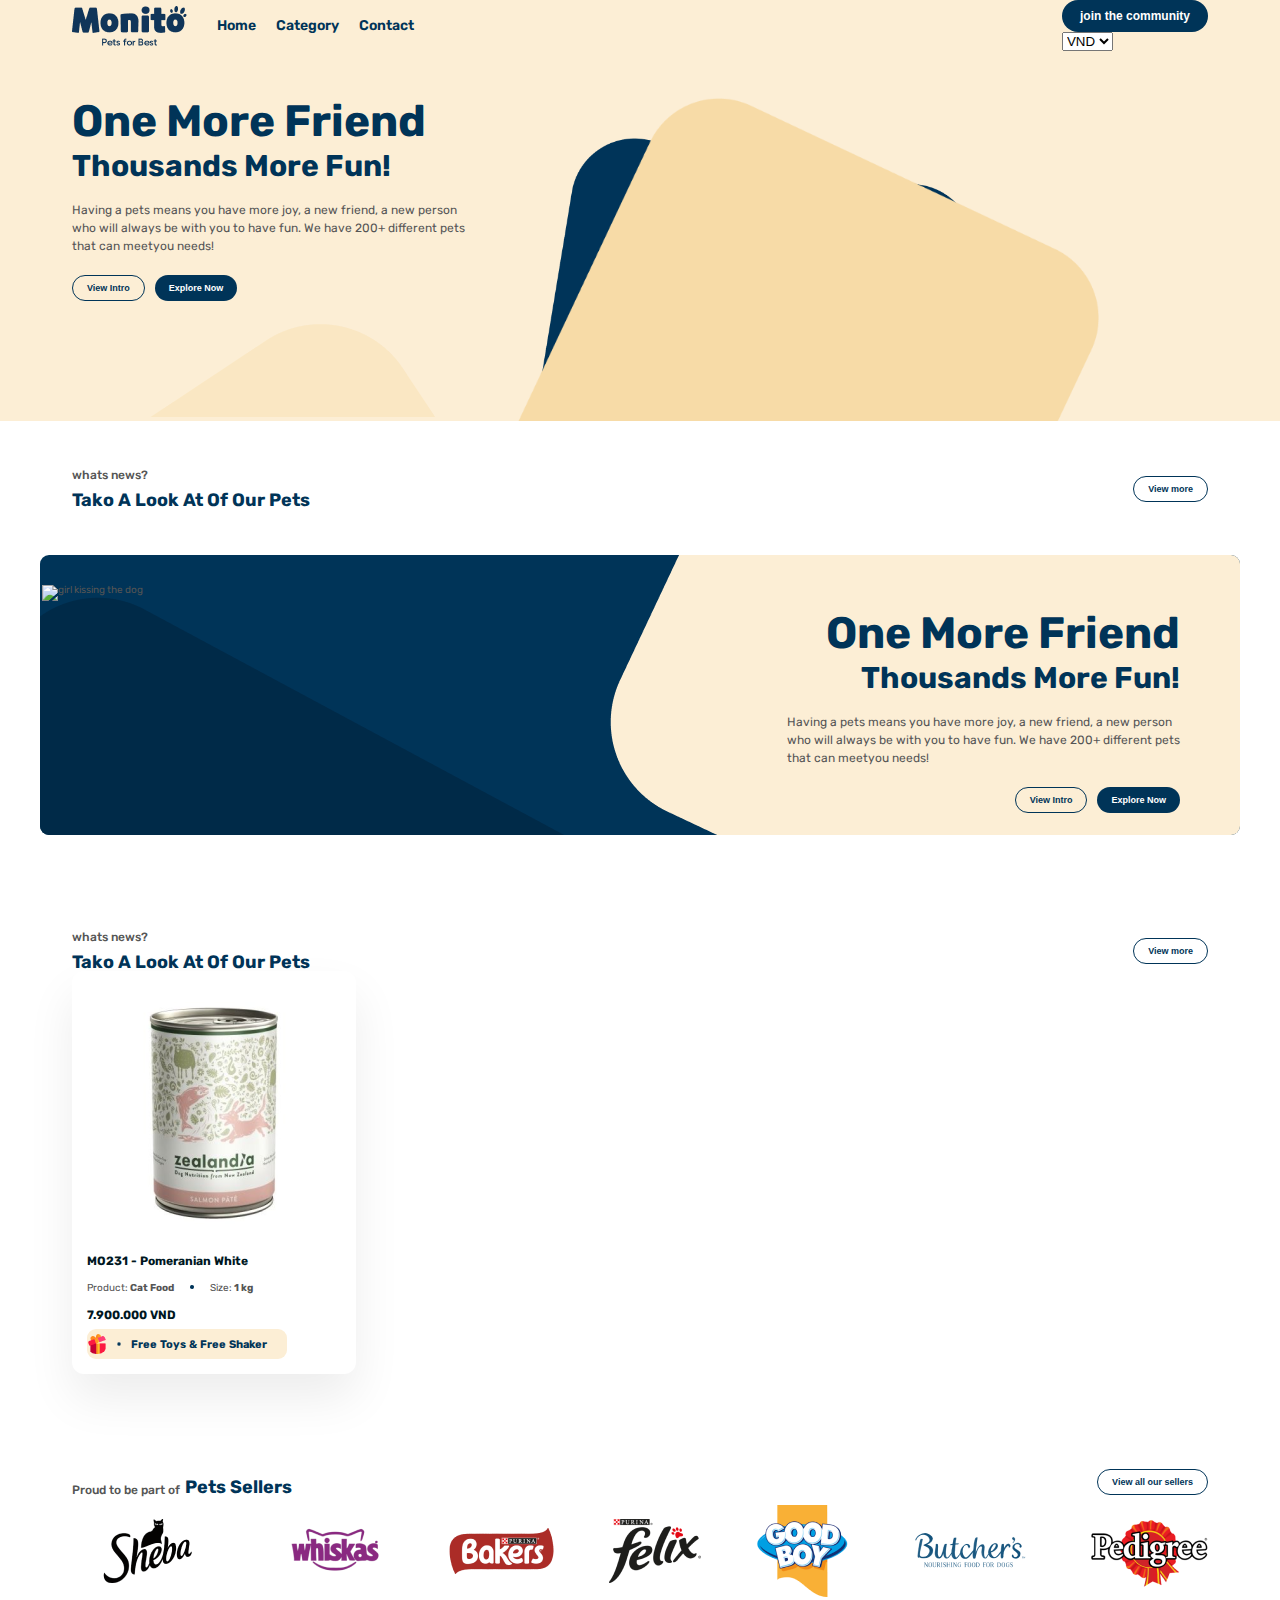
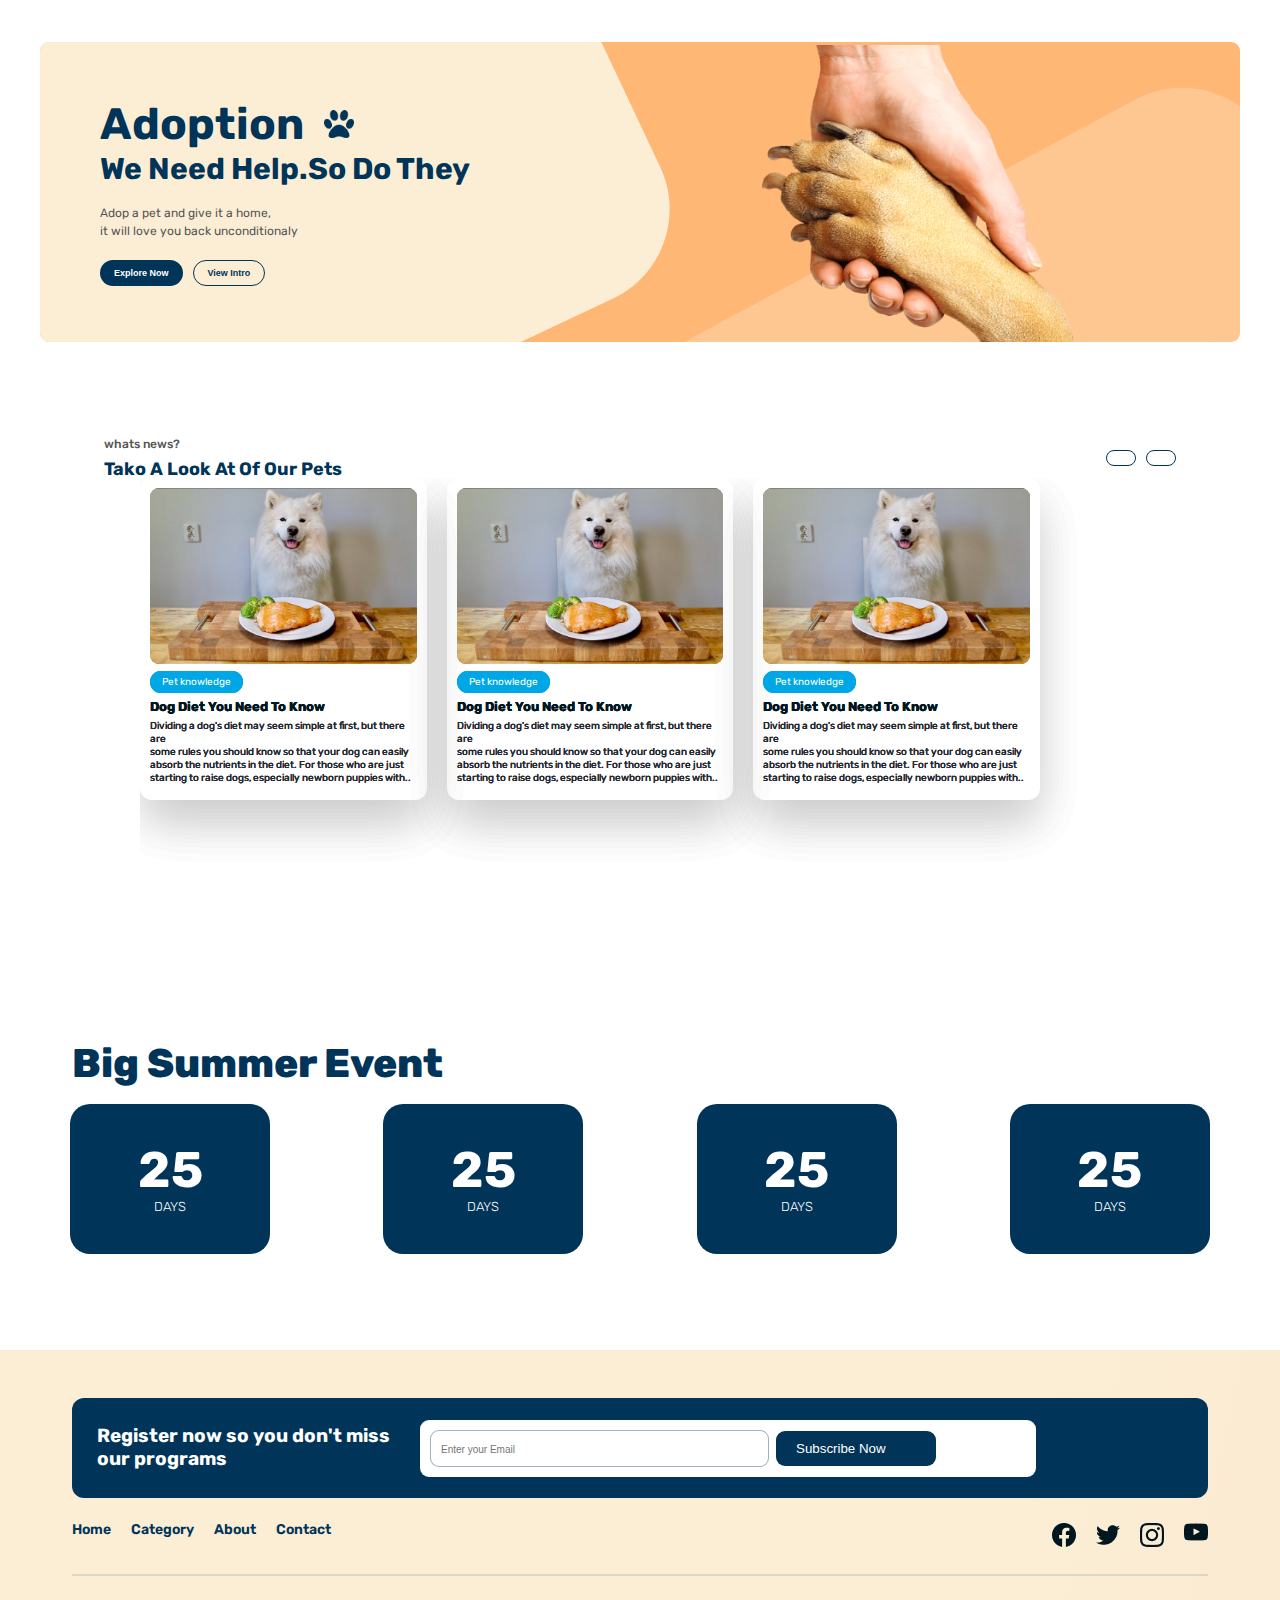
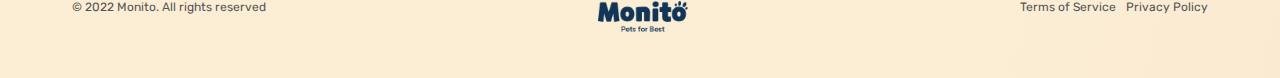
==== commit d4adf6e2: "work on rendering pets data from json file" ====
--- a/index.html
+++ b/index.html
@@ -192,7 +192,7 @@
           <img class="adoption-img"src="assets/adoption.images/image 1.png" alt="human hand and toes">
         </div>
       </section>
-      <section class="section-slider">
+      <section class="section-slider container">
         <div class="heading-container container">
           <div>
             <span class="subheading">whats news?</span>
@@ -205,70 +205,72 @@
             </button>
           </div>
         </div>
-        <div class="slider container">
-          <div class="slide-container">
-            <div class="petsCards-container">
-              <div class="card-slide slide">
-                <img src="assets/slider.images/image 1.png" alt="pet image">
-                <span class="pet-tag">Pet knowledge</span>
-                <h4>Dog Diet You Need To Know</h4>
-                <p>Dividing a dog's diet may seem simple at first, but there are<br> some rules you should know so that your dog can easily<br> absorb the nutrients in the diet. For those who are just<br> starting to raise dogs, especially newborn puppies with..</p>
-              </div>
-              <div class="card-slide slide">
-                <img src="assets/slider.images/image 1.png" alt="pet image">
-                <span class="pet-tag">Pet knowledge</span>
-                <h4>Dog Diet You Need To Know</h4>
-                <p>Dividing a dog's diet may seem simple at first, but there are<br> some rules you should know so that your dog can easily<br> absorb the nutrients in the diet. For those who are just<br> starting to raise dogs, especially newborn puppies with..</p>
-              </div>
-              <div class="card-slide slide">
-                <img src="assets/slider.images/image 1.png" alt="pet image">
-                <span class="pet-tag">Pet knowledge</span>
-                <h4>Dog Diet You Need To Know</h4>
-                <p>Dividing a dog's diet may seem simple at first, but there are<br> some rules you should know so that your dog can easily<br> absorb the nutrients in the diet. For those who are just<br> starting to raise dogs, especially newborn puppies with..</p>
-              </div>
-            </div>
-          </div>
-          <div class="slide-container">
-            <div class="petsCards-container">
-              <div class="card-slide slide">
-                <img src="assets/slider.images/image 1.png" alt="pet image">
-                <span class="pet-tag">Pet knowledge</span>
-                <h4>Dog Diet You Need To Know</h4>
-                <p>Dividing a dog's diet may seem simple at first, but there are<br> some rules you should know so that your dog can easily<br> absorb the nutrients in the diet. For those who are just<br> starting to raise dogs, especially newborn puppies with..</p>
-              </div>
-              <div class="card-slide slide">
-                <img src="assets/slider.images/image 1.png" alt="pet image">
-                <span class="pet-tag">Pet knowledge</span>
-                <h4>Dog Diet You Need To Know</h4>
-                <p>Dividing a dog's diet may seem simple at first, but there are<br> some rules you should know so that your dog can easily<br> absorb the nutrients in the diet. For those who are just<br> starting to raise dogs, especially newborn puppies with..</p>
-              </div>
-              <div class="card-slide slide">
-                <img src="assets/slider.images/image 1.png" alt="pet image">
-                <span class="pet-tag">Pet knowledge</span>
-                <h4>Dog Diet You Need To Know</h4>
-                <p>Dividing a dog's diet may seem simple at first, but there are<br> some rules you should know so that your dog can easily<br> absorb the nutrients in the diet. For those who are just<br> starting to raise dogs, especially newborn puppies with..</p>
-              </div>
-            </div>
-          </div>
-          <div class="slide-container">
-            <div class="petsCards-container">
-              <div class="card-slide slide">
-                <img src="assets/slider.images/image 1.png" alt="pet image">
-                <span class="pet-tag">Pet knowledge</span>
-                <h4>Dog Diet You Need To Know</h4>
-                <p>Dividing a dog's diet may seem simple at first, but there are<br> some rules you should know so that your dog can easily<br> absorb the nutrients in the diet. For those who are just<br> starting to raise dogs, especially newborn puppies with..</p>
-              </div>
-              <div class="card-slide slide">
-                <img src="assets/slider.images/image 1.png" alt="pet image">
-                <span class="pet-tag">Pet knowledge</span>
-                <h4>Dog Diet You Need To Know</h4>
-                <p>Dividing a dog's diet may seem simple at first, but there are<br> some rules you should know so that your dog can easily<br> absorb the nutrients in the diet. For those who are just<br> starting to raise dogs, especially newborn puppies with..</p>
-              </div>
-              <div class="card-slide slide">
-                <img src="assets/slider.images/image 1.png" alt="pet image">
-                <span class="pet-tag">Pet knowledge</span>
-                <h4>Dog Diet You Need To Know</h4>
-                <p>Dividing a dog's diet may seem simple at first, but there are<br> some rules you should know so that your dog can easily<br> absorb the nutrients in the diet. For those who are just<br> starting to raise dogs, especially newborn puppies with..</p>
+        <div class="container">
+          <div class="slider">
+            <div class="slide-container">
+              <div class="petsCards-container">
+                <div class="card-slide slide">
+                  <img src="assets/slider.images/image 1.png" alt="pet image">
+                  <span class="pet-tag">Pet knowledge</span>
+                  <h4>Dog Diet You Need To Know</h4>
+                  <p>Dividing a dog's diet may seem simple at first, but there are<br> some rules you should know so that your dog can easily<br> absorb the nutrients in the diet. For those who are just<br> starting to raise dogs, especially newborn puppies with..</p>
+                </div>
+                <div class="card-slide slide">
+                  <img src="assets/slider.images/image 1.png" alt="pet image">
+                  <span class="pet-tag">Pet knowledge</span>
+                  <h4>Dog Diet You Need To Know</h4>
+                  <p>Dividing a dog's diet may seem simple at first, but there are<br> some rules you should know so that your dog can easily<br> absorb the nutrients in the diet. For those who are just<br> starting to raise dogs, especially newborn puppies with..</p>
+                </div>
+                <div class="card-slide slide">
+                  <img src="assets/slider.images/image 1.png" alt="pet image">
+                  <span class="pet-tag">Pet knowledge</span>
+                  <h4>Dog Diet You Need To Know</h4>
+                  <p>Dividing a dog's diet may seem simple at first, but there are<br> some rules you should know so that your dog can easily<br> absorb the nutrients in the diet. For those who are just<br> starting to raise dogs, especially newborn puppies with..</p>
+                </div>
+              </div>
+            </div>
+            <div class="slide-container">
+              <div class="petsCards-container">
+                <div class="card-slide slide">
+                  <img src="assets/slider.images/image 1.png" alt="pet image">
+                  <span class="pet-tag">Pet knowledge</span>
+                  <h4>Dog Diet You Need To Know</h4>
+                  <p>Dividing a dog's diet may seem simple at first, but there are<br> some rules you should know so that your dog can easily<br> absorb the nutrients in the diet. For those who are just<br> starting to raise dogs, especially newborn puppies with..</p>
+                </div>
+                <div class="card-slide slide">
+                  <img src="assets/slider.images/image 1.png" alt="pet image">
+                  <span class="pet-tag">Pet knowledge</span>
+                  <h4>Dog Diet You Need To Know</h4>
+                  <p>Dividing a dog's diet may seem simple at first, but there are<br> some rules you should know so that your dog can easily<br> absorb the nutrients in the diet. For those who are just<br> starting to raise dogs, especially newborn puppies with..</p>
+                </div>
+                <div class="card-slide slide">
+                  <img src="assets/slider.images/image 1.png" alt="pet image">
+                  <span class="pet-tag">Pet knowledge</span>
+                  <h4>Dog Diet You Need To Know</h4>
+                  <p>Dividing a dog's diet may seem simple at first, but there are<br> some rules you should know so that your dog can easily<br> absorb the nutrients in the diet. For those who are just<br> starting to raise dogs, especially newborn puppies with..</p>
+                </div>
+              </div>
+            </div>
+            <div class="slide-container">
+              <div class="petsCards-container">
+                <div class="card-slide slide">
+                  <img src="assets/slider.images/image 1.png" alt="pet image">
+                  <span class="pet-tag">Pet knowledge</span>
+                  <h4>Dog Diet You Need To Know</h4>
+                  <p>Dividing a dog's diet may seem simple at first, but there are<br> some rules you should know so that your dog can easily<br> absorb the nutrients in the diet. For those who are just<br> starting to raise dogs, especially newborn puppies with..</p>
+                </div>
+                <div class="card-slide slide">
+                  <img src="assets/slider.images/image 1.png" alt="pet image">
+                  <span class="pet-tag">Pet knowledge</span>
+                  <h4>Dog Diet You Need To Know</h4>
+                  <p>Dividing a dog's diet may seem simple at first, but there are<br> some rules you should know so that your dog can easily<br> absorb the nutrients in the diet. For those who are just<br> starting to raise dogs, especially newborn puppies with..</p>
+                </div>
+                <div class="card-slide slide">
+                  <img src="assets/slider.images/image 1.png" alt="pet image">
+                  <span class="pet-tag">Pet knowledge</span>
+                  <h4>Dog Diet You Need To Know</h4>
+                  <p>Dividing a dog's diet may seem simple at first, but there are<br> some rules you should know so that your dog can easily<br> absorb the nutrients in the diet. For those who are just<br> starting to raise dogs, especially newborn puppies with..</p>
+                </div>
               </div>
             </div>
           </div>
--- a/css/general.css
+++ b/css/general.css
@@ -206,7 +206,7 @@
 }
 .cards-container {
   display:grid;
-  grid-template-columns: repeat(5, 1fr);
+  grid-template-columns: repeat(4, 1fr);
 }
 .card {
   box-shadow: 0 2.4rem 4.8rem rgba(0, 0, 0, 0.075);
--- a/css/style.css
+++ b/css/style.css
@@ -143,9 +143,9 @@
 }
 .petsCards-container{
   display: flex;
+  align-items: center;
   justify-content: center;
   gap:2rem;
-
 }
 .slide img {
   width:100%;
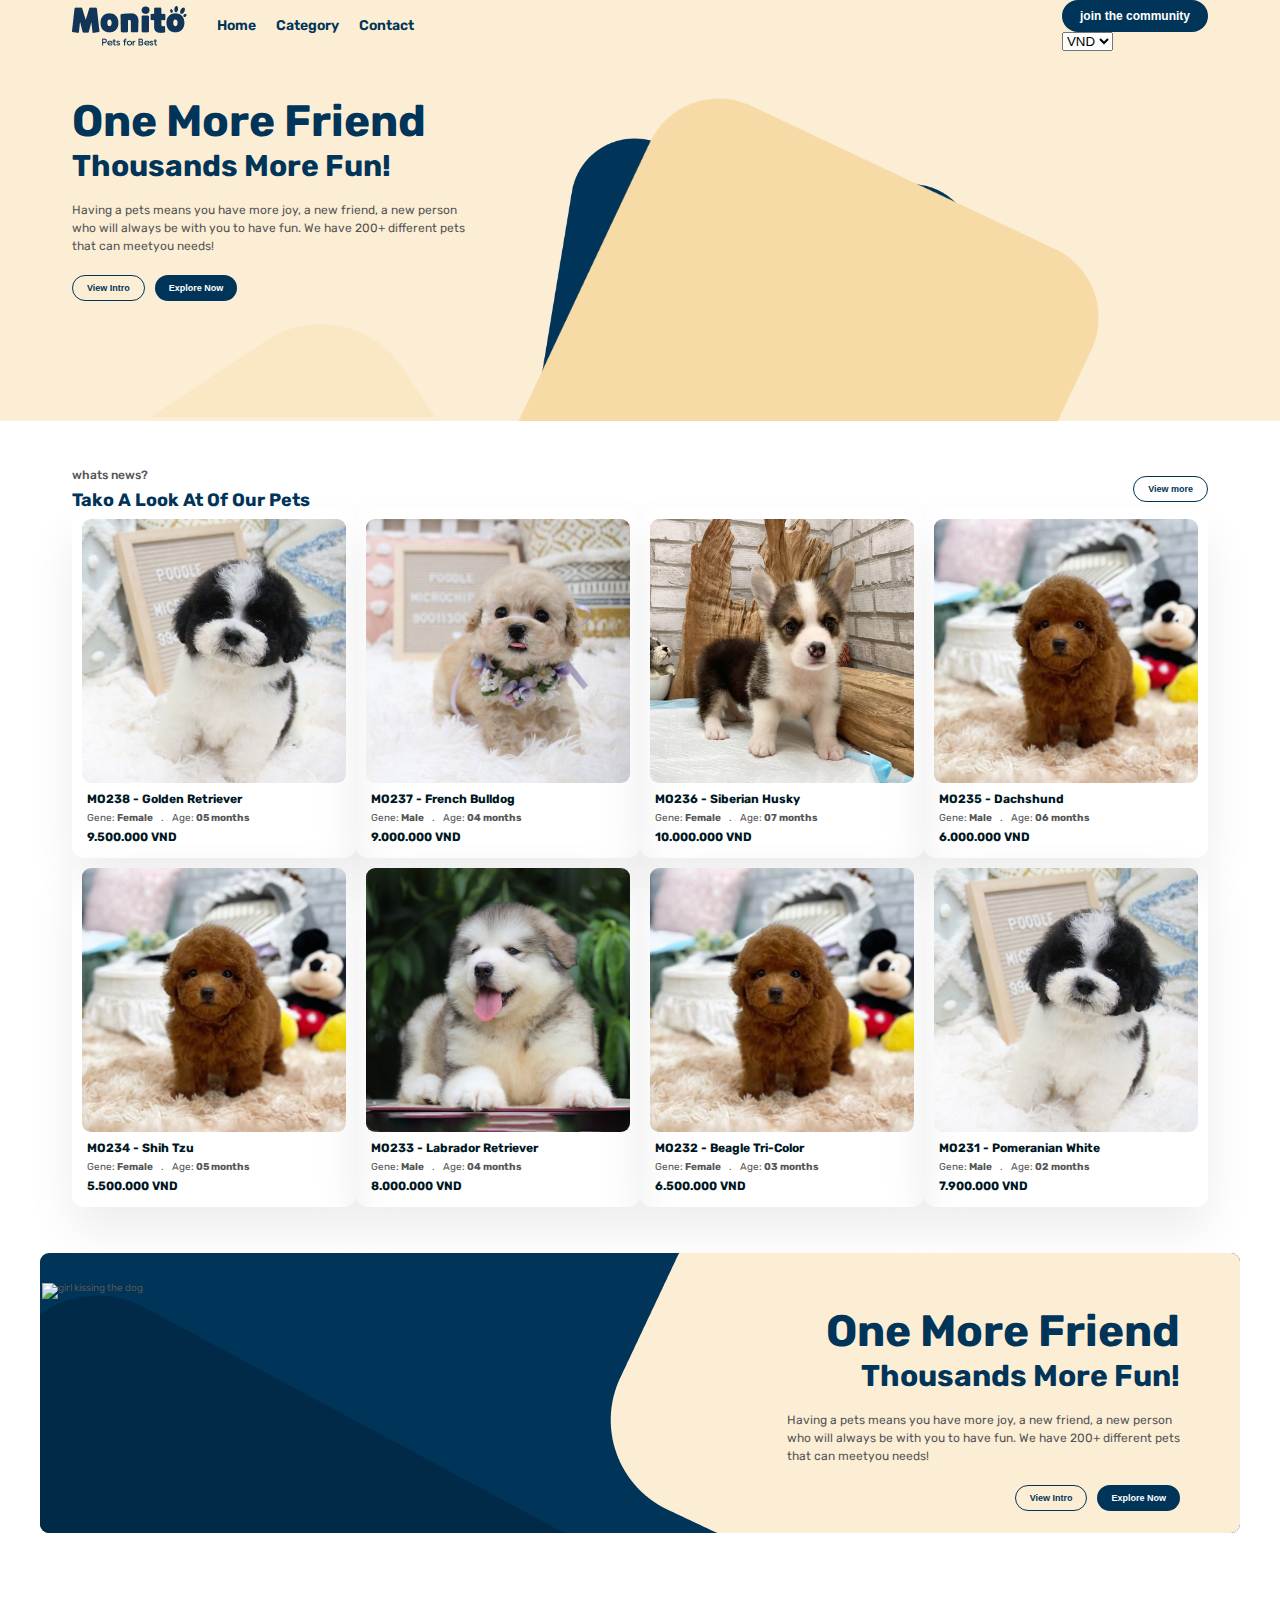
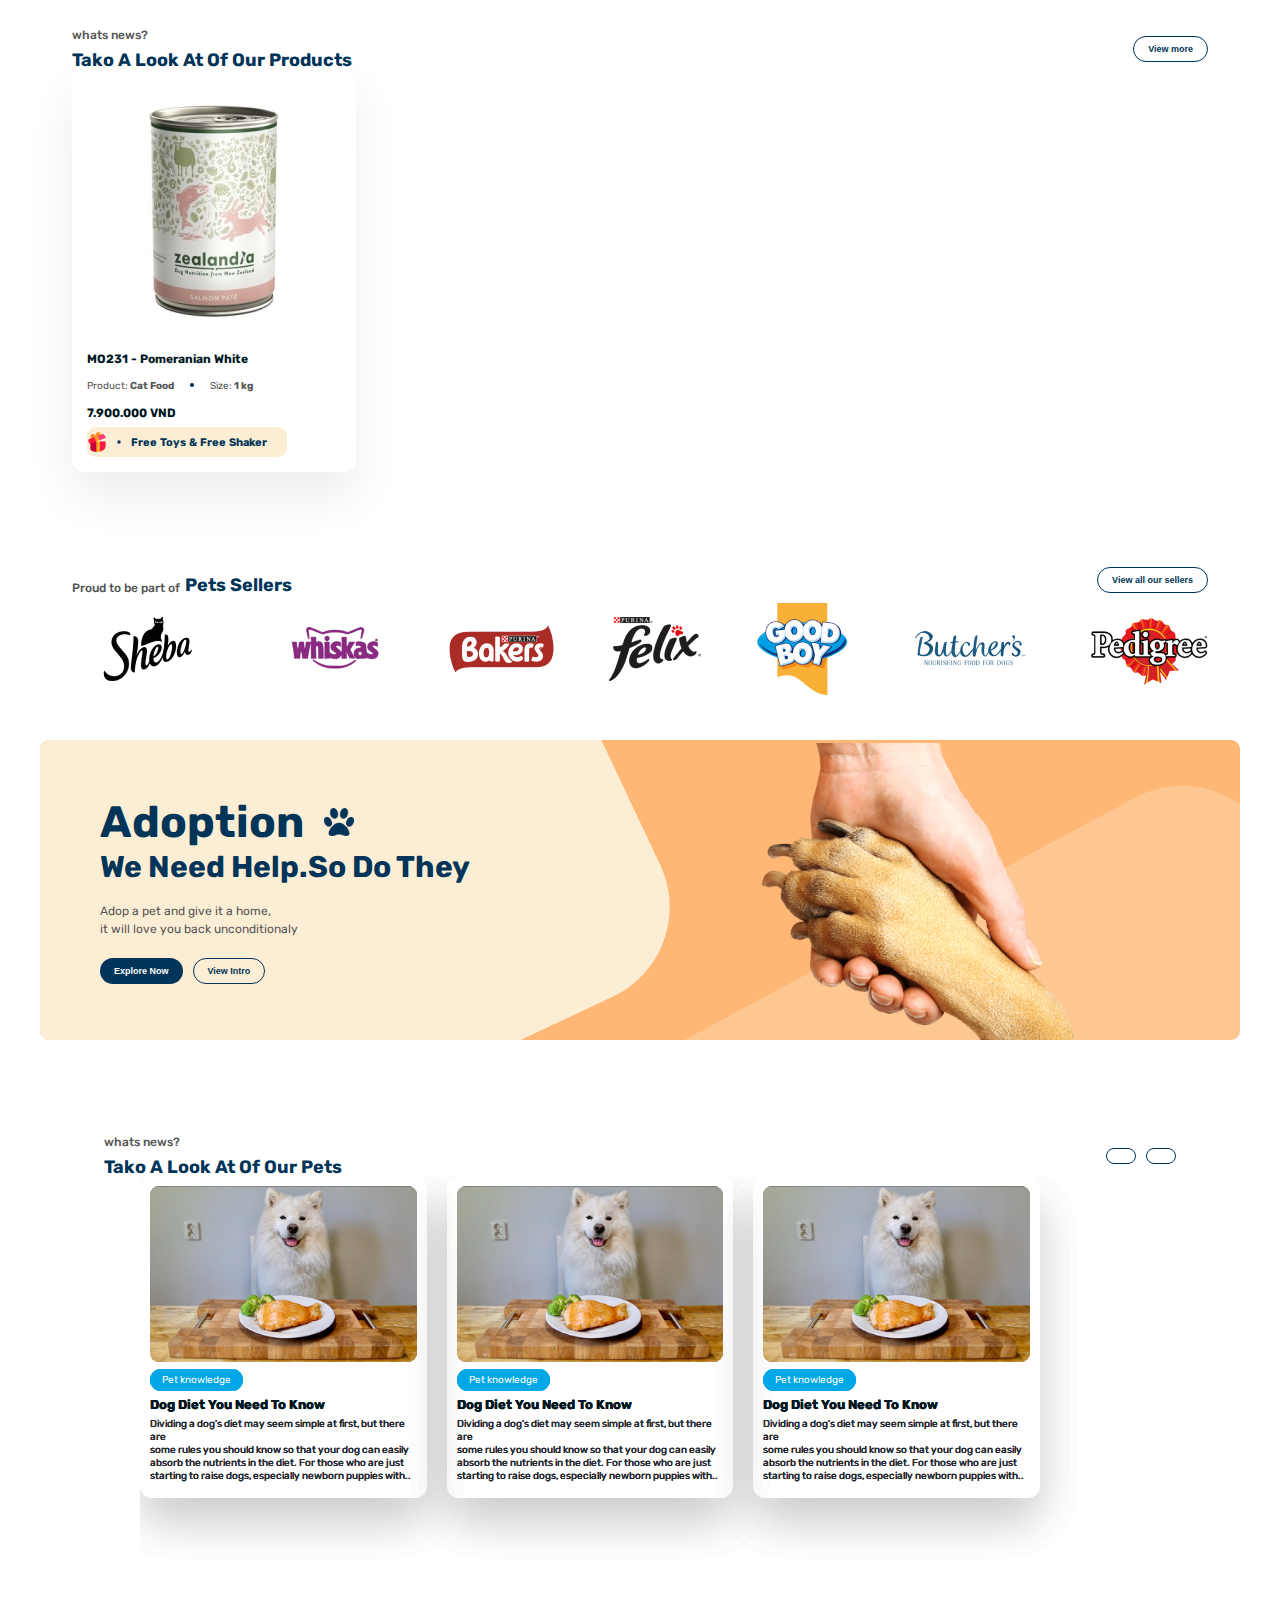
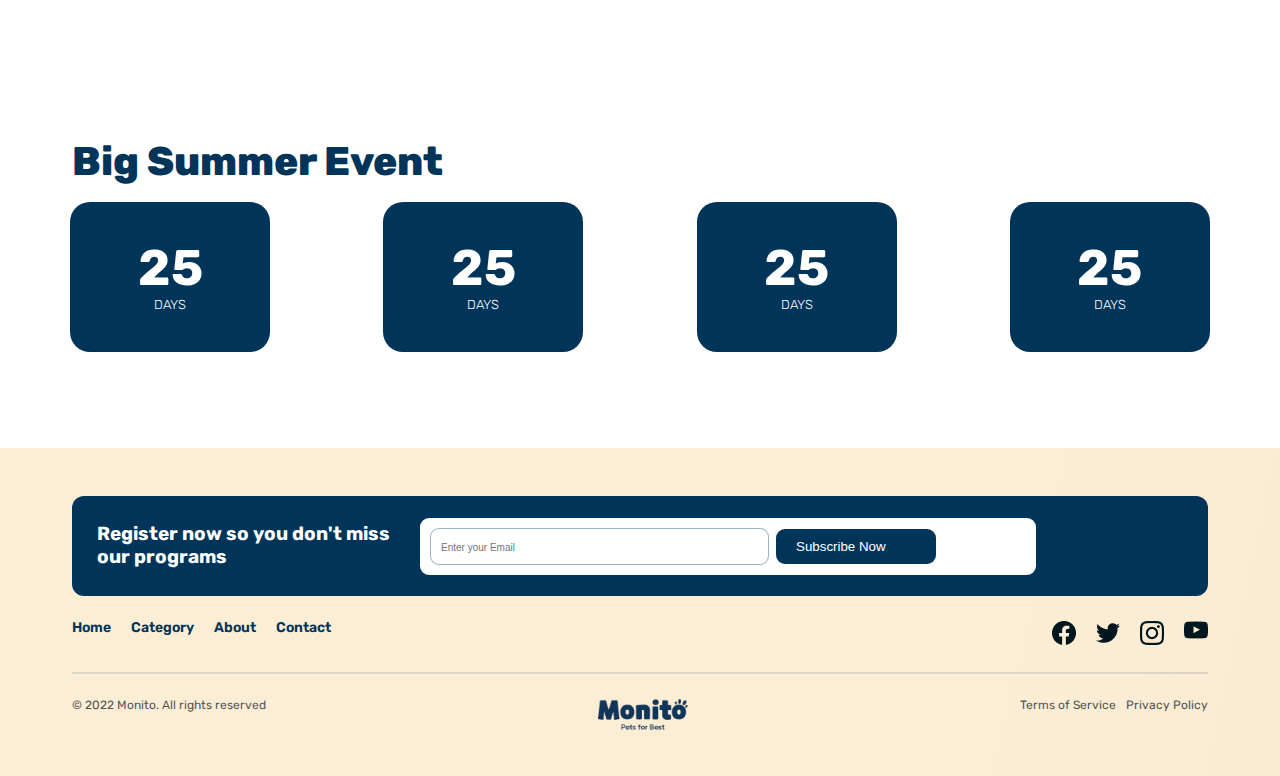
==== commit d8367752: "work on rendering products section from json file" ====
--- a/index.html
+++ b/index.html
@@ -77,10 +77,10 @@
             <span class="subheading">whats news?</span>
             <h3 class="heading-tertiary">Tako A Look At Of Our Pets</h3>
           </div>
-          <button class="btn btn-main btn-outline btn-more">View more <span><ion-icon name="chevron-forward-outline"></ion-icon></span> 
+          <button class="btn btn-main btn-outline btn-more btn-ViewMore">View more <span><ion-icon name="chevron-forward-outline"></ion-icon></span> 
           </button>
         </div>
-        <div class="cards-container container">
+        <div class="cards-container container pets-card-container">
           <div class="card">
             <img src="assets/pets.images/image 1.png" alt="dog breeds image">
             <div class="details-container">
@@ -122,14 +122,14 @@
         <div class="heading-container container">
           <div>
             <span class="subheading">whats news?</span>
-            <h3 class="heading-tertiary">Tako A Look At Of Our Pets</h3>
+            <h3 class="heading-tertiary">Tako A Look At Of Our Products</h3>
           </div>
           <button class="btn btn-main btn-outline btn-more">View more <span><ion-icon name="chevron-forward-outline"></ion-icon></span> 
           </button>
         </div>
         <div class="cards-container container">
-          <div class="card">
-            <img class="product-img"src="assets/products.images/image 2.png" alt="product's image">
+          <div class="card products-container">
+            <img class="product-img"src="assets/products.images/image-1.png" alt="product's image">
             <div class="details-container">
               <p class="card-title">MO231 - Pomeranian White</p>
               <div class="description">
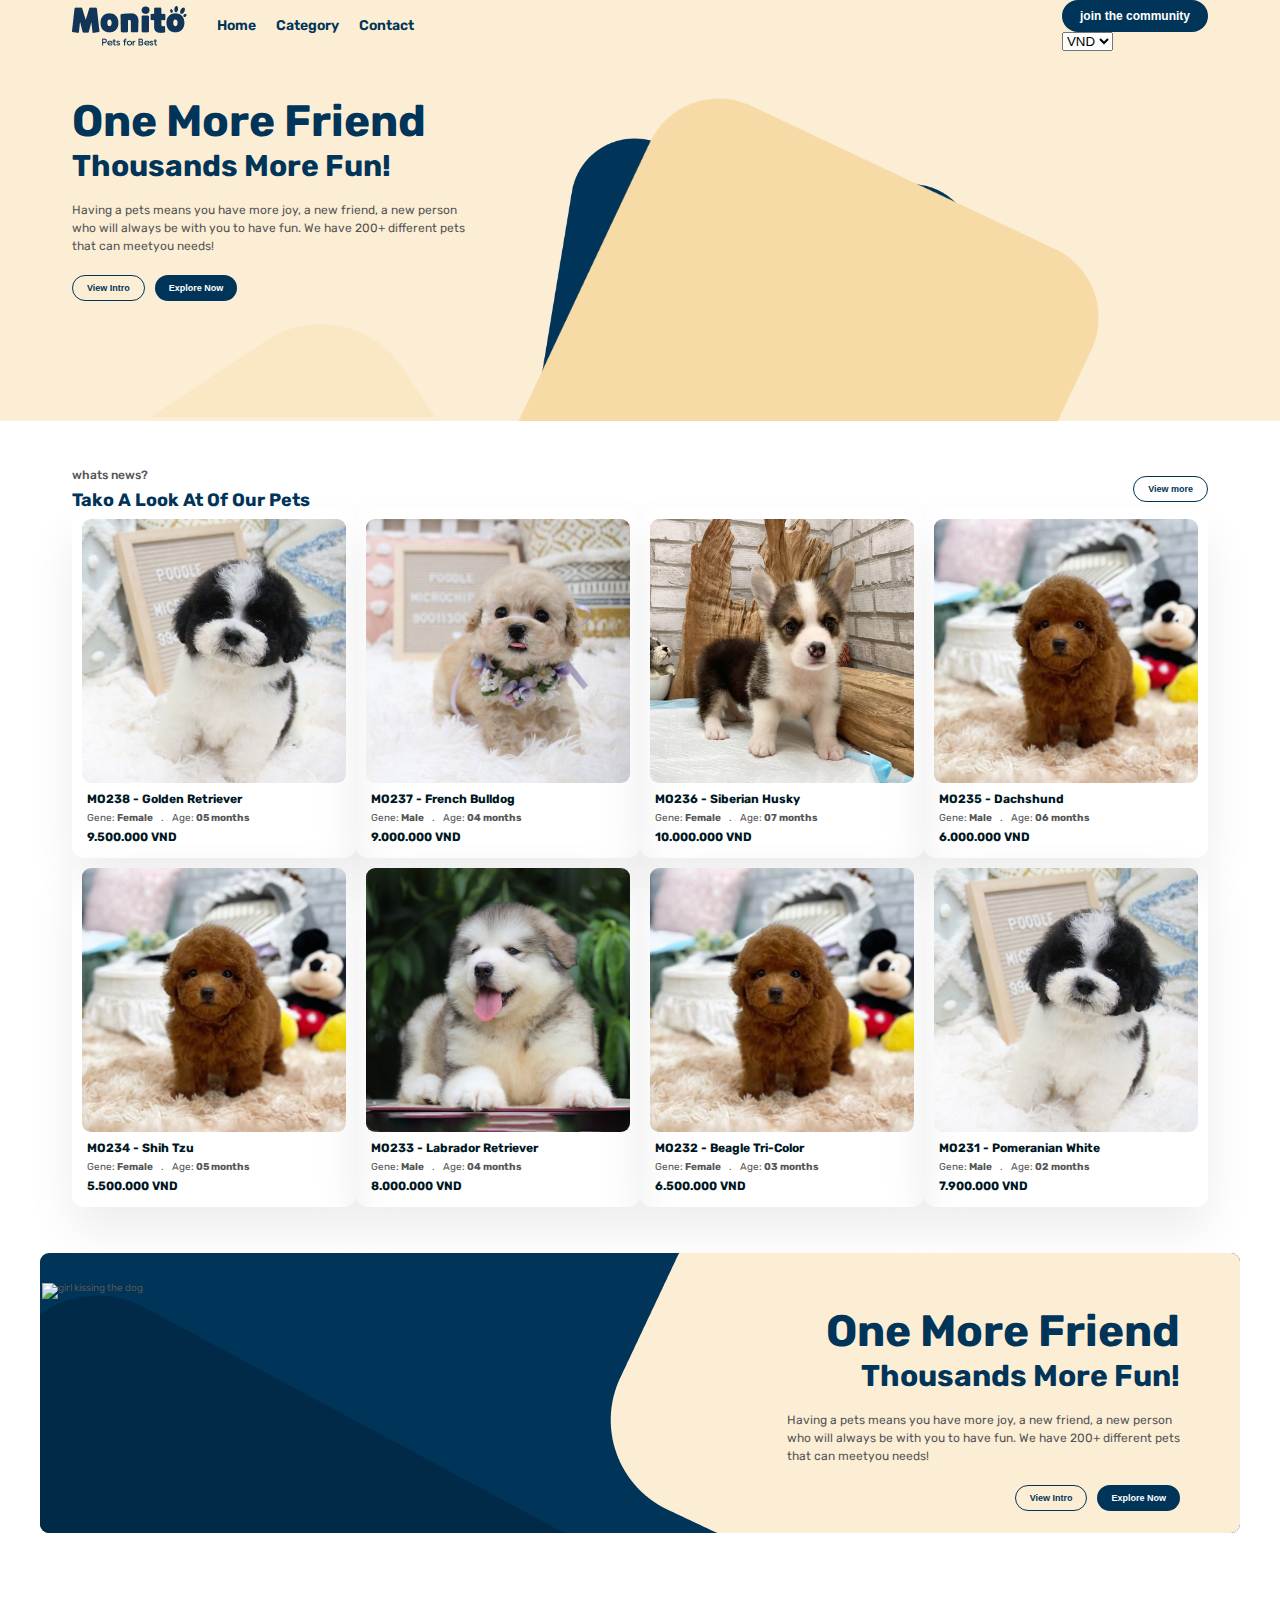
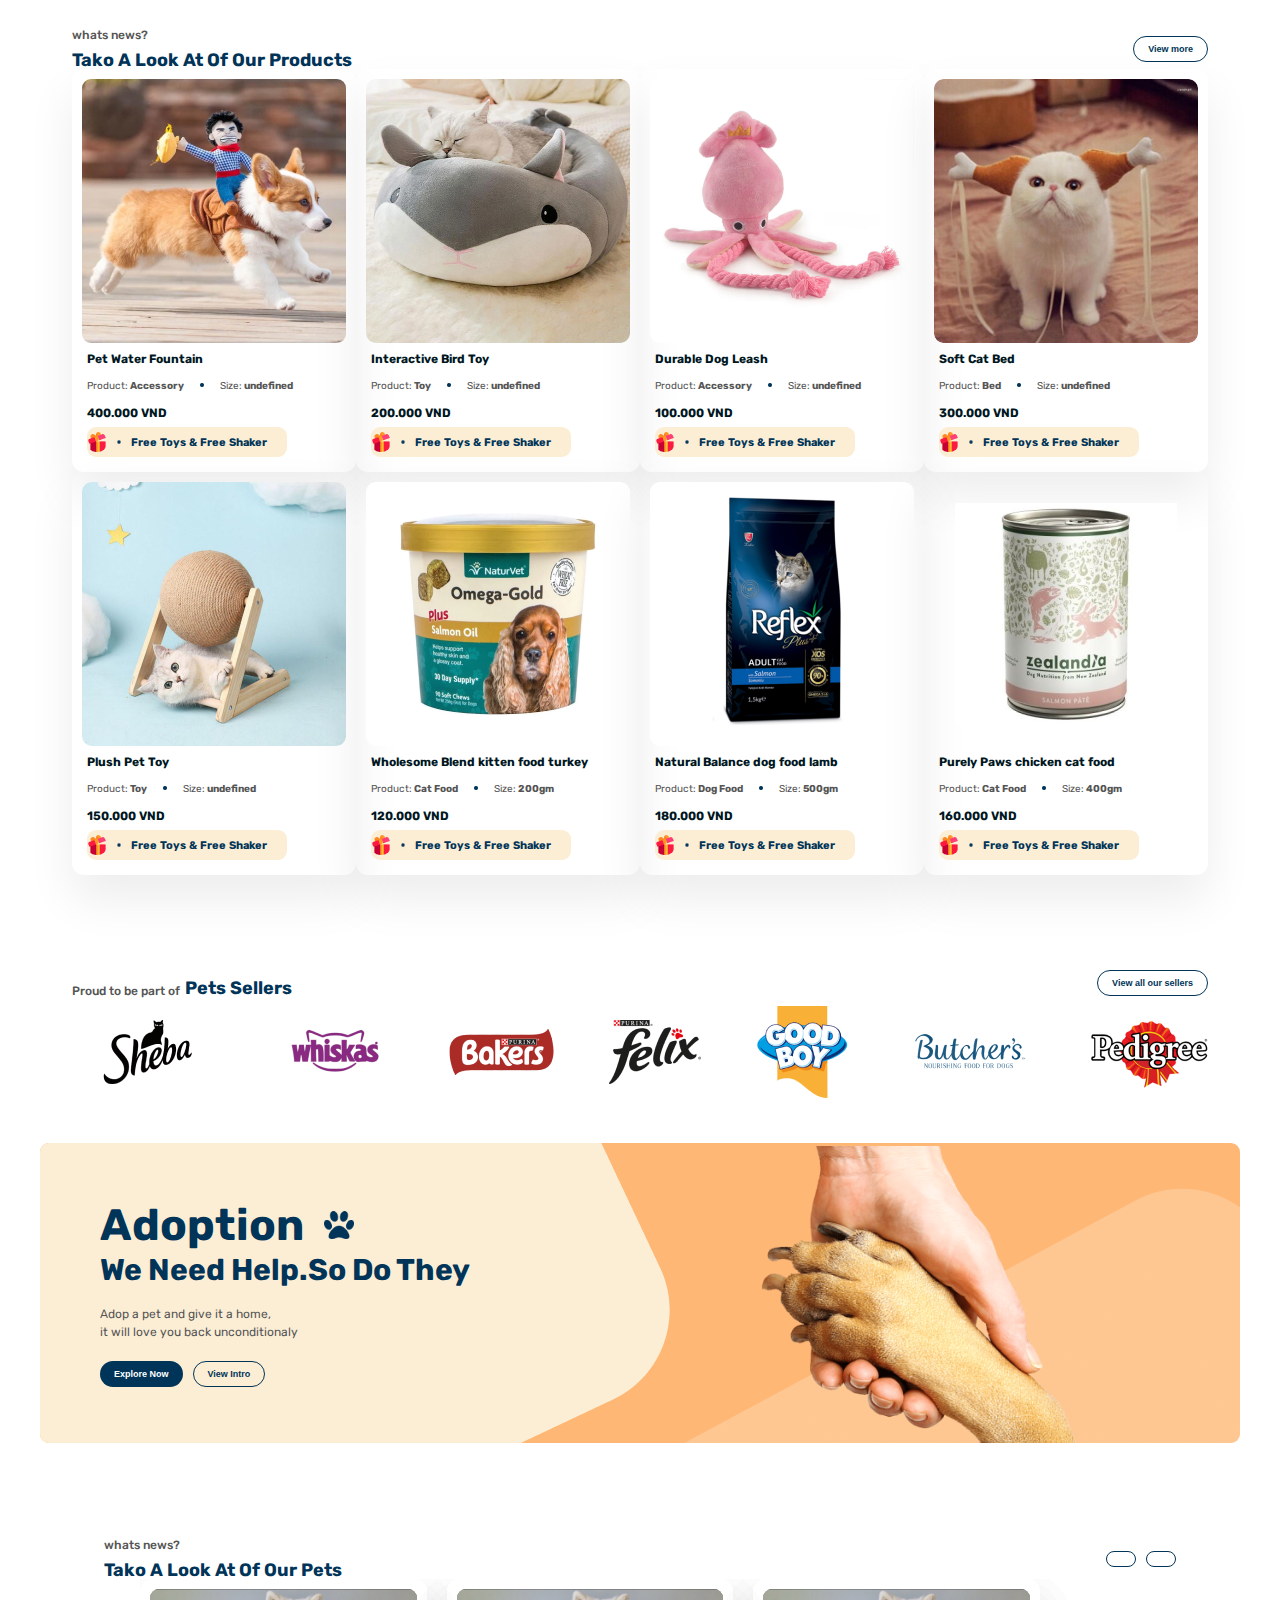
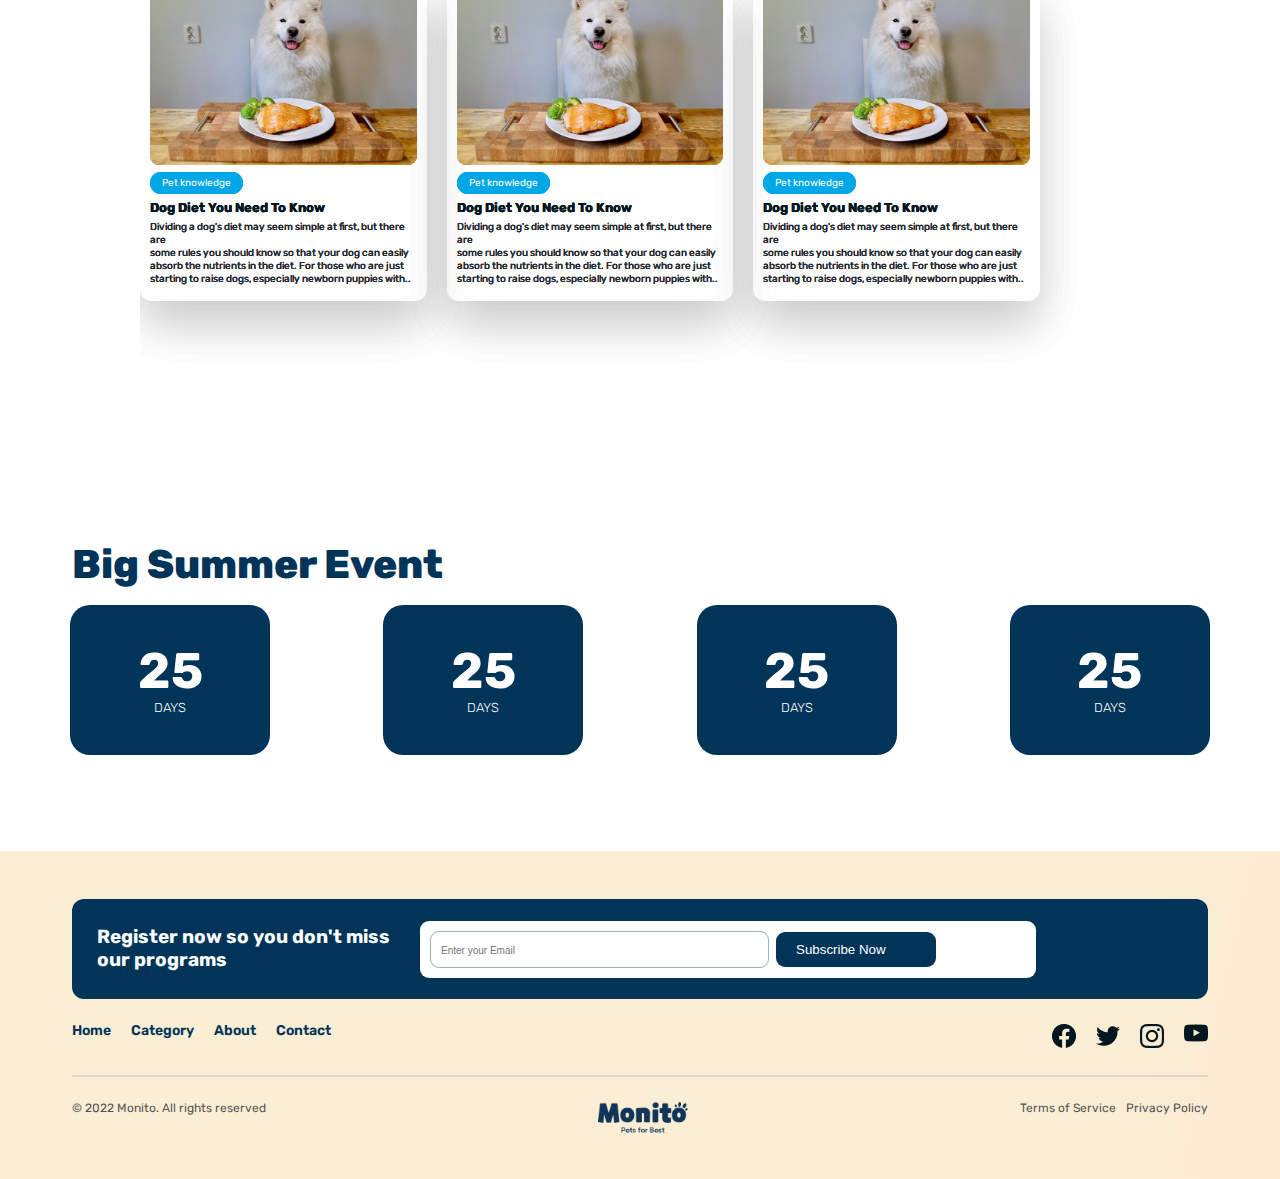
==== commit 0551107a: "render pets section of viewMore page from json file" ====
--- a/index.html
+++ b/index.html
@@ -127,8 +127,8 @@
           <button class="btn btn-main btn-outline btn-more">View more <span><ion-icon name="chevron-forward-outline"></ion-icon></span> 
           </button>
         </div>
-        <div class="cards-container container">
-          <div class="card products-container">
+        <div class="cards-container container products-container">
+          <div class="card">
             <img class="product-img"src="assets/products.images/image-1.png" alt="product's image">
             <div class="details-container">
               <p class="card-title">MO231 - Pomeranian White</p>
